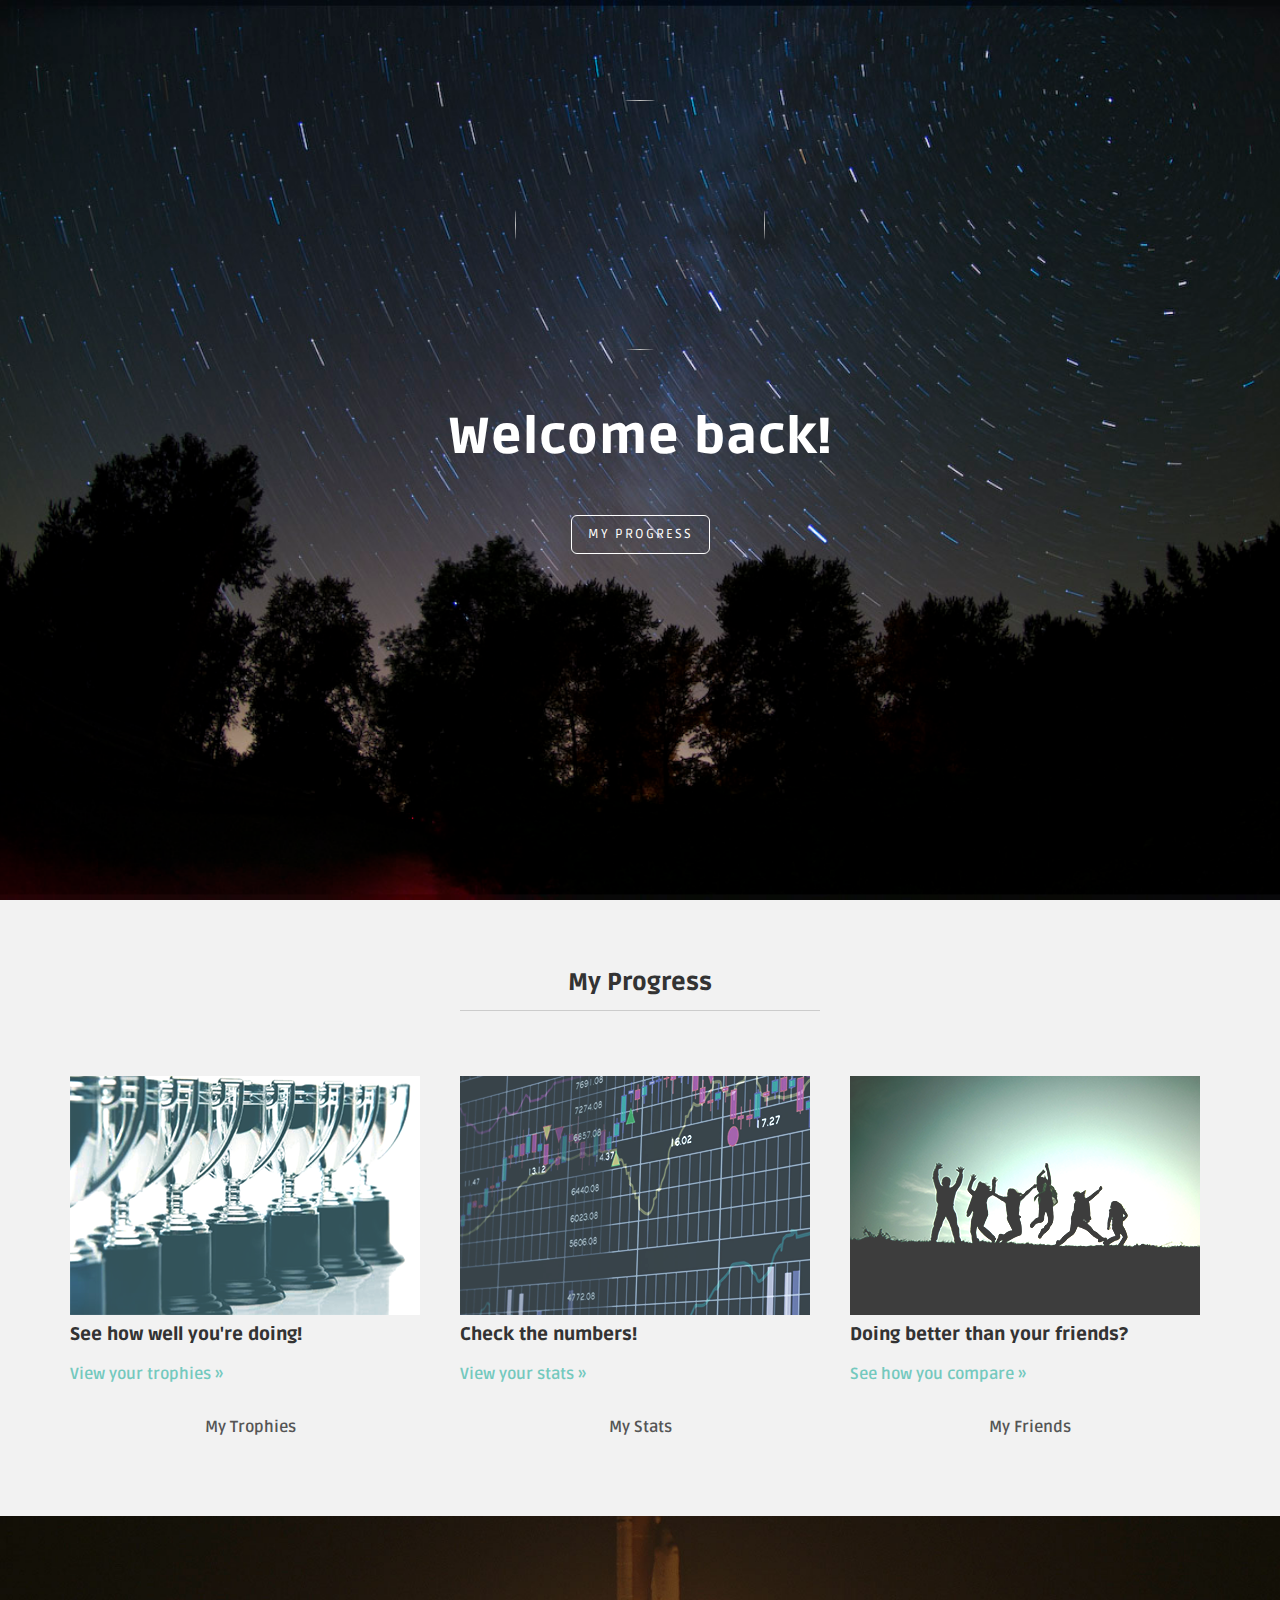
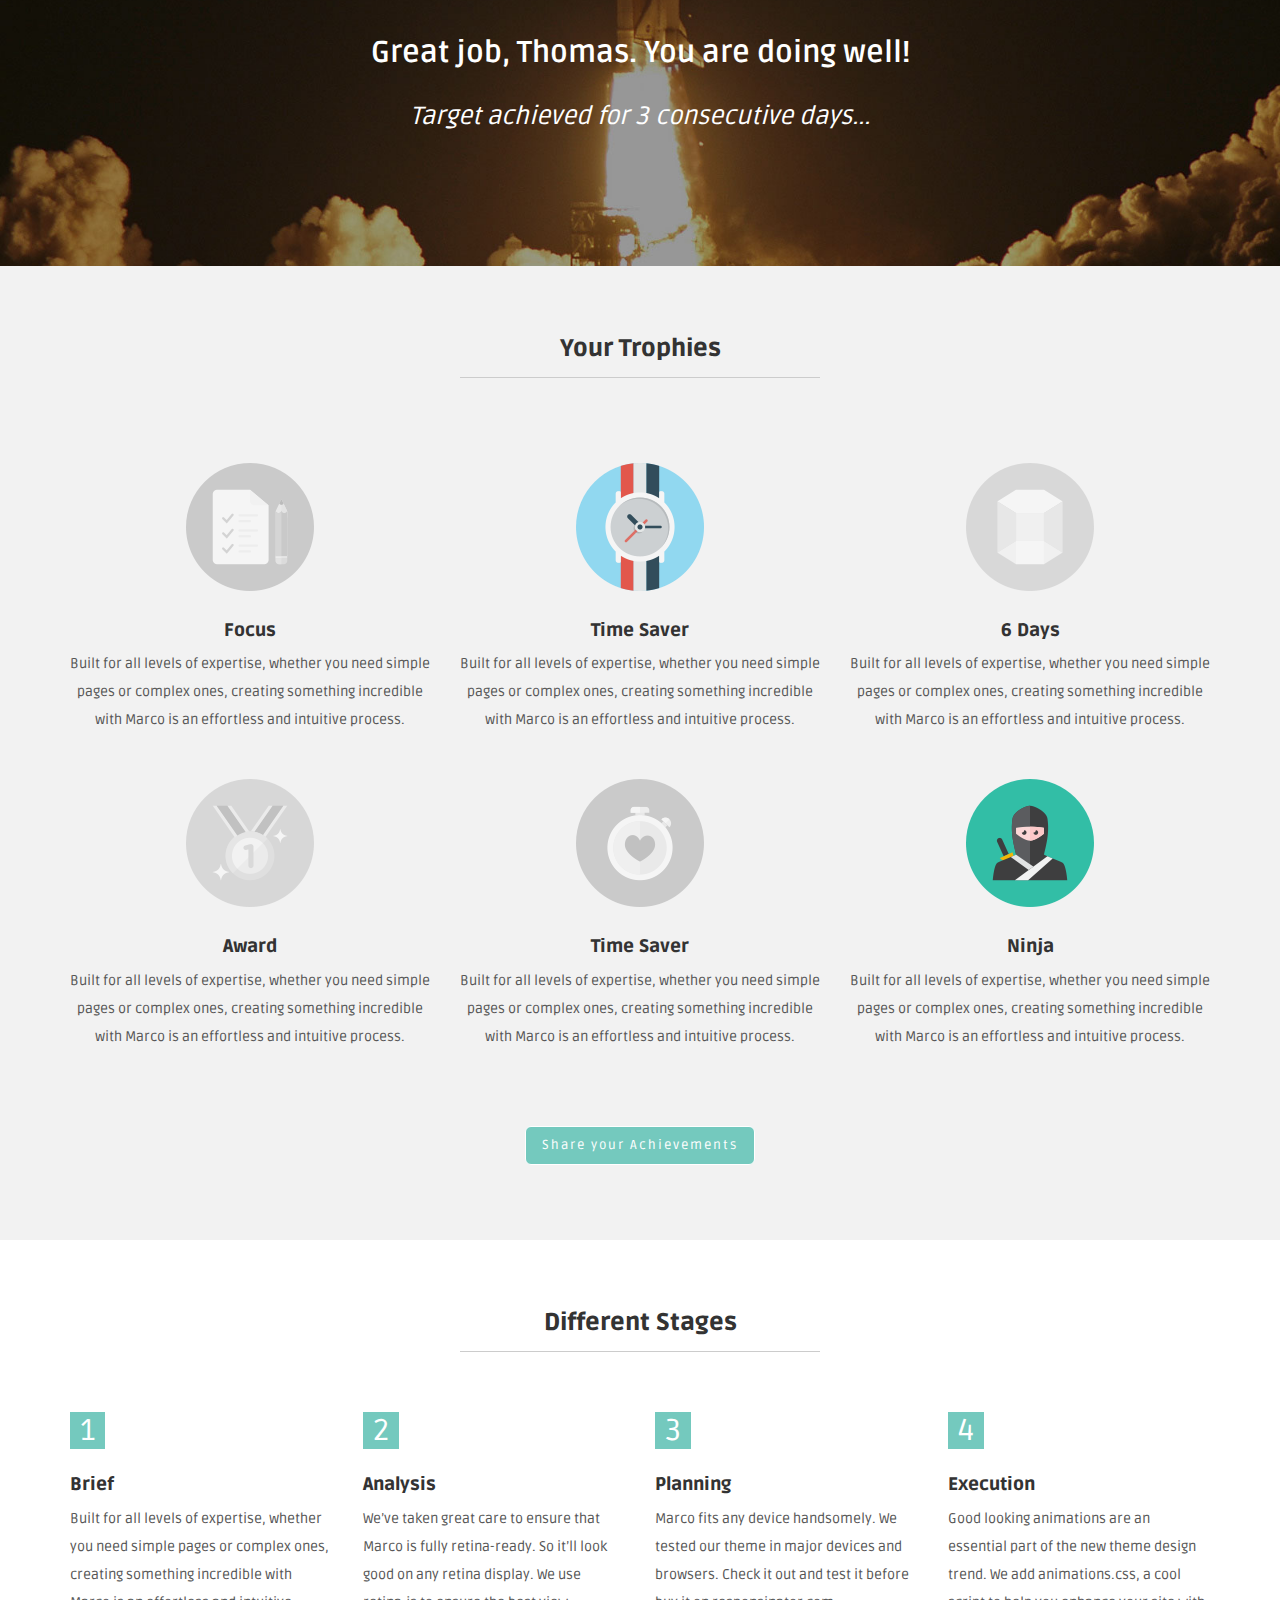
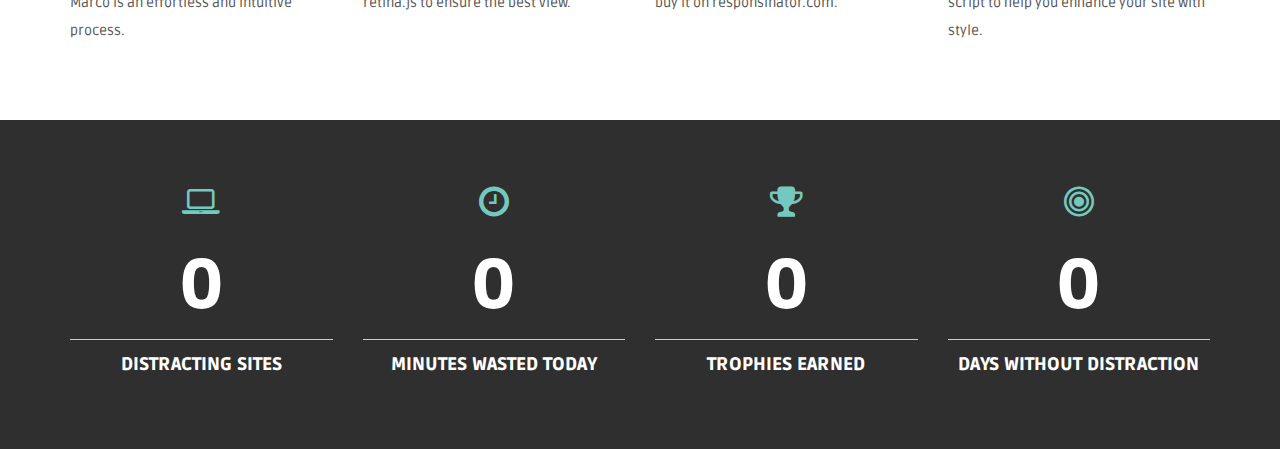
==== src/main/index.html @ 89cac695 "Add main gamification page" ====
<!DOCTYPE html>
<html lang="en">
  <head>
    <meta charset="utf-8">
    <meta http-equiv="X-UA-Compatible" content="IE=edge">
    <meta name="viewport" content="width=device-width, initial-scale=1.0">

    <title>Focus</title>

    <!-- Bootstrap core CSS -->
    <link href="assets/css/bootstrap.css" rel="stylesheet">

    <!-- Custom styles for this template -->
    <link href="assets/css/main.css" rel="stylesheet">
    <link href="assets/css/colors/color-74c9be.css" rel="stylesheet">
    <link href="assets/css/animations.css" rel="stylesheet">
    <link href="assets/css/font-awesome.min.css" rel="stylesheet">

  </head>

  <body>

    <!-- Header -->

    <div id="headerwrap">
    	<div class="container">
  			<div class="row centered">
  				<div class="col-lg-8 col-lg-offset-2 mt">
            <img id="userImage" height="250" width="250" class="img-circle fadeIn">
  					<h1 class="animation slideDown" id="userWelcome">Welcome back!</h1>
            <p class="mt"><button type="button" class="btn btn-cta btn-lg">MY PROGRESS</button></p>
  				</div>
  			</div>
    	</div>
    </div>

    <!-- My Progress -->

  	<div class="container">	

  		<div class="row mt centered ">
  			<div class="col-lg-4 col-lg-offset-4">
  				<h3>My Progress</h3>
  				<hr>
  			</div>
  		</div>

  		<div class="row mt">
  			<div class="col-lg-4 col-md-4 col-xs-12 desc">
  				<a class="b-link-fade b-animate-go" href="#"><img width="350" src="assets/img/trophies.png" alt="" />
  					<div class="b-wrapper">
  					  	<h4 class="b-from-left b-animate b-delay03">See how well you're doing!</h4>
  					  	<p class="b-from-right b-animate b-delay03">View your trophies &raquo;</p>
  					</div>
  				</a>
  				<p align="center">My Trophies</p>
  			</div>
  			
  			<div class="col-lg-4 col-md-4 col-xs-12 desc">
  				<a class="b-link-fade b-animate-go" href="#"><img width="350" src="assets/img/stats.png" alt="" />
  					<div class="b-wrapper">
  					  	<h4 class="b-from-left b-animate b-delay03">Check the numbers!</h4>
  					  	<p class="b-from-right b-animate b-delay03">View your stats &raquo;</p>
  					</div>
  				</a>
  				<p align="center">My Stats</p>
  			</div>
  			
  			<div class="col-lg-4 col-md-4 col-xs-12 desc">
  				<a class="b-link-fade b-animate-go" href="#"><img width="350" src="assets/img/friends.png" alt="" />
  					<div class="b-wrapper">
  					  	<h4 class="b-from-left b-animate b-delay03">Doing better than your friends?</h4>
  					  	<p class="b-from-right b-animate b-delay03">See how you compare &raquo;</p>
  					</div>
  				</a>
  				<p align="center">My Friends</p>
  			</div>
  			
  		</div>
  	</div>
	
    <!-- Sound Bite -->

    <div id="cta01">
    	<div class="container">
    		<div class="row">
    			<div class="col-lg-8 col-lg-offset-2">
    				<h2>Great job, Thomas. You are doing well!</h2>
    				<i>Target achieved for 3 consecutive days...</i>
    			</div>
    		</div>
    	</div>
    </div>

    <!-- My Trophies -->
    
  	<div class="container">
  		<div class="row mt centered ">
  			<div class="col-lg-4 col-lg-offset-4">
  				<h3>Your Trophies</h3>
  				<hr>
  			</div>
  		</div>

      <div class="row">

        <div class="col-lg-4 centered si gray">
          <img src="assets/img/trophies/focus.png">
          <h4>Focus</h4>
          <p>Built for all levels of expertise, whether you need simple pages or complex ones, creating something incredible with Marco is an effortless and intuitive process.</p>
        </div>
        <div class="col-lg-4 centered si awarded">
          <img src="assets/img/trophies/time.png">
          <h4>Time Saver</h4>
          <p>Built for all levels of expertise, whether you need simple pages or complex ones, creating something incredible with Marco is an effortless and intuitive process.</p>
        </div>
        <div class="col-lg-4 centered si gray">
          <img src="assets/img/trophies/6days.png">
          <h4>6 Days</h4>
          <p>Built for all levels of expertise, whether you need simple pages or complex ones, creating something incredible with Marco is an effortless and intuitive process.</p>
        </div>
        <div class="col-lg-4 centered si gray">
          <img src="assets/img/trophies/award.png">
          <h4>Award</h4>
          <p>Built for all levels of expertise, whether you need simple pages or complex ones, creating something incredible with Marco is an effortless and intuitive process.</p>
        </div>
        <div class="col-lg-4 centered si gray">
          <img src="assets/img/trophies/timesaver.png">
          <h4>Time Saver</h4>
          <p>Built for all levels of expertise, whether you need simple pages or complex ones, creating something incredible with Marco is an effortless and intuitive process.</p>
        </div>
        <div class="col-lg-4 centered si">
          <img src="assets/img/trophies/ninja.png">
          <h4>Ninja</h4>
          <p>Built for all levels of expertise, whether you need simple pages or complex ones, creating something incredible with Marco is an effortless and intuitive process.</p>
        </div>

      </div>

  		<div class="row mt centered">
  			<div class="col-lg-4 col-lg-offset-4">
      			<button type="button" class="btn btn-theme btn-lg">Share your Achievements</button>
  			</div>
  		</div>
  	</div>


    <!-- Different Stages -->
	 
    <div id="white">
	    <div class="container">
	    	<div class="row mt">
	    		<div class="col-lg-4 col-lg-offset-4 centered">
	    			<h3>Different Stages</h3>
	    			<hr>
	    		</div>
	    	</div>
	    	<div class="row mt">
	    		<div class="col-lg-3">
	    			<p class="capitalize">1</p>
	    			<h4>Brief</h4>
	    			<p>Built for all levels of expertise, whether you need simple pages or complex ones, creating something incredible with Marco is an effortless and intuitive process.</p>
	    		</div>
	    		<div class="col-lg-3">
	    			<p class="capitalize">2</p>
	    			<h4>Analysis</h4>
	    			<p>We’ve taken great care to ensure that Marco is fully retina-ready. So it’ll look good on any retina display. We use retina.js to ensure the best view.</p>
	    		</div>
	    		<div class="col-lg-3">
	    			<p class="capitalize">3</p>
	    			<h4>Planning</h4>
	    			<p>Marco fits any device handsomely. We tested our theme in major devices and browsers. Check it out and test it before buy it on responsinator.com.</p>
	    		</div>    	
	
	    		<div class="col-lg-3">
	    			<p class="capitalize">4</p>
	    			<h4>Execution</h4>
	    			<p>Good looking animations are an essential part of the new theme design trend. We add animations.css, a cool script to help you enhance your site with style.</p>
	    		</div>
	    	</div>
	    </div>
    </div>
    
	
    <!-- My Stats -->
	
  	<div id="black">
  		<div class="container pt">
  			<div class="row mt centered">
  				<div class="col-lg-3">
  					<p><i class="fa fa-laptop"></i></p>
  					<h1 id="statsSiteCount">0</h1>
  					<hr>
  					<h4>Distracting Sites</h4>
  				</div>

  				<div class="col-lg-3">
  					<p><i class="fa fa-clock-o"></i></p>
  					<h1>0</h1>
  					<hr>
  					<h4>Minutes Wasted Today</h4>
  				</div>

  				<div class="col-lg-3">
  					<p><i class="fa fa-trophy"></i></p>
  					<h1>0</h1>
  					<hr>
  					<h4>Trophies Earned</h4>
  				</div>

  				<div class="col-lg-3">
  					<p><i class="fa fa-bullseye"></i></p>
  					<h1>0</h1>
  					<hr>
  					<h4>Days Without Distraction</h4>
  				</div>

  			</div>
  		</div>
  	</div>

    <script src="assets/js/main.js"></script>

  </body>
</html>
---- src/main/assets/css/main.css ----
/*
 * Author: Carlos Alvarez
 * URL: http://alvarez.is
 *
 * Project Name: MARCO - One Page Bootstrap 3 Theme
 * Version: 1.0
 * URL: http://blacktie.co
 */
 
/* FONTS */
@import url(http://fonts.googleapis.com/css?family=Ruda:400,900,700);

/* OVERALL ASPECT */

body {
    background-color: #f2f2f2;
    font-family: 'Ruda', sans-serif;
    font-weight: 400;
    font-size: 14px;
    color: #555;

    -webkit-font-smoothing: antialiased;
    -webkit-overflow-scrolling: touch;
    
}

/* Titles */
h1, h2, h3, h4, h5, h6 {
    font-family: 'Ruda', sans-serif;
    font-weight: 900;
    color: #333;
}


/* Paragraph & Typographic */
p {
    line-height: 28px;
    margin-bottom: 25px;
}

.centered {
    text-align: center;
}

.goleft {
	text-align: left;
}

/* Links */
a {
    word-wrap: break-word;

    -webkit-transition: color 0.1s ease-in, background 0.1s ease-in;
    -moz-transition: color 0.1s ease-in, background 0.1s ease-in;
    -ms-transition: color 0.1s ease-in, background 0.1s ease-in;
    -o-transition: color 0.1s ease-in, background 0.1s ease-in;
    transition: color 0.1s ease-in, background 0.1s ease-in;
}

a:hover,
a:focus {
    color: #7b7b7b;
    text-decoration: none;
    outline: 0;
}

a:before,
a:after {
    -webkit-transition: color 0.1s ease-in, background 0.1s ease-in;
    -moz-transition: color 0.1s ease-in, background 0.1s ease-in;
    -ms-transition: color 0.1s ease-in, background 0.1s ease-in;
    -o-transition: color 0.1s ease-in, background 0.1s ease-in;
    transition: color 0.1s ease-in, background 0.1s ease-in;
}

 hr {
    display: block;
    height: 1px;
    border: 0;
    border-top: 1px solid #ccc;
    margin: 1em 0;
    padding: 0;
}

.navbar {
	font-size: 14px;
	background: #ffffff;
}

.navbar-fixed-top {
border-width: 0 0 0px;
border-bottom-width: 0px;
}
/* ================== BASIC CONFIGURATION ================== */

.spacing i {
	padding-left: 8px;
	padding-right: 8px
}
/* margin top & Bottom */
.mt {
	margin-top: 50px;
	margin-bottom: 50px;
}

/* Special Margin for Wrap sections */
.mts {
	margin-top: -20px;
}


/* service icons */

.si:hover {
	background-color: #ffffff;
}

.si img {
	padding: 20px;
}

.si.gray img {
  -webkit-filter: grayscale(100%);
  opacity: .3;
}

.si:hover.gray img {
  -webkit-filter: grayscale(80%);
}

/* Padding top & bottom */
.pt {
	padding-top: 15px;
	padding-bottom: 15px; 
}

/* Description Styling / Used in portfolio & Blog images footnotes */
.desc p {
	font-family: 'Ruda', sans-serif;
	font-size: 16px;
	font-weight: 700;
	margin-top: 15px;
}

.desc p > i {
	font-size: 16px;
	color: #979797;
}

.desc p > i:hover {
	font-size: 16px;
	color: #e74c3c;
	cursor: pointer;
}

.desc p.lead {
    font-family: 'Ruda', sans-serif;
    font-weight: 400;
    font-size: 14px;
    margin-top: -15px;
}

.desc p.time {
    font-family: 'Ruda', sans-serif;
    font-weight: 400;
    font-size: 12px;
    margin-top: 0px;
	color: #979797;
	text-align: right;
}

.desc p.time > i {
	font-size: 12px;
}


/* Dashed Separator */

hr-d {
    display: block;
    height: 1px;
    border: 0;
    border-top: 1px dashed #ccc;
    margin: 1em 0;
    padding: 0;
}


p.capitalize {
	display:block;
	text-align: left;
}

p.capitalize:first-letter {
	text-transform:capitalize; 
	font-size: 30px;
	font-family: 'Ruda', sans-serif;
	font-weight: 400;
	color:white; 
	padding-left:10px; 
	padding-right:10px; 
	margin-right:5px;
}


/* Button Call To Action */
.btn-cta {
  color: #ffffff;
  background-color: transparent;
  border-color: #ffffff;
  font-family: 'Ruda', sans-serif;
  font-size: 13px;
  letter-spacing: 2px;
  margin-bottom: 25px;
}

.btn-cta:hover,
.btn-cta:focus,
.btn-cta:active,
.btn-cta.active,
.open .dropdown-toggle.btn-cta {
  color: #2f2f2f;
  background-color: #ffffff;
  border-color: #2f2f2f;
}

/* Button Theme */
.btn-theme {
  color: #ffffff;
  background-color: transparent;
  border-color: #ffffff;
  font-family: 'Ruda', sans-serif;
  font-size: 13px;
  letter-spacing: 2px;
  margin-bottom: 25px;
}

.btn-theme:hover,
.btn-theme:focus,
.btn-theme:active,
.btn-theme.active,
.open .dropdown-toggle.btn-theme {
  color: #2f2f2f;
  background-color: #ffffff;
  border-color: #2f2f2f;
}

/* Button Yellow */
.btn-yellow {
  color: #2f2f2f;
  background-color: #ffd56c;
  border-color: #ffffff;
  font-family: 'Ruda', sans-serif;
  font-size: 13px;
  letter-spacing: 2px;
  margin-bottom: 25px;
}

.btn-yellow:hover,
.btn-yellow:focus,
.btn-yellow:active,
.btn-yellow.active,
.open .dropdown-toggle.btn-yellow {
  color: #2f2f2f;
  background-color: #fdc741;
  border-color: #ffffff;
}



/***** Testimonials Styling *****/
.testi-container {
	width:100%;
	margin-bottom:14px;
	padding: 5px 6px 3px 0px; 
	background-color:#fafafa;
	border: solid 1px #ddd;
	-webkit-border-radius: 5px;
	-moz-border-radius: 5px;
	border-radius: 5px;
	position:relative;
	float:left;
	z-index:998;
}

.testi-container:before {
	width: 25px;
	height: 17px;
	background:#fafafa;
	content: '';
	position: absolute;
	z-index:999;
	left:42px;
	bottom: 0px;
	margin-left: -7px;	
}
@media \0screen {.testi-container:before {background:none;}}

.testi-container:after {
	width: 17px;
	height: 17px;
	background:#fafafa;
	border:1px solid #ddd;
	-webkit-border-radius: 3px;
	-moz-border-radius: 3px;
	border-radius: 3px;
	content: '';
	position: absolute;
	z-index:888;
	left:45px;
	bottom: -5px;
	margin-left: -7px;
	transform:rotate(45deg);
	-ms-transform:rotate(45deg);
	-webkit-transform:rotate(45deg);
}
@media \0screen {.testi-container:after {background:none; border:none;}}

.testi-text {
	width:100%;
	float:left;
	margin:0px;
	padding:10px 14px 0px 14px;
	font-weight: 400;
}

/* ================== MAIN WRAP SECTIONS ================== */

#headerwrap {
	background: url(../img/bg01.jpg) no-repeat center top;
	margin-top: 0px;
	padding-top: 50px;
	background-attachment: relative;
	background-position: center center;
	min-height: 450px;
    height: 100vh;
	width: 100%;
	
    -webkit-background-size: 100%;
    -moz-background-size: 100%;
    -o-background-size: 100%;
    background-size: 100%;

    -webkit-background-size: cover;
    -moz-background-size: cover;
    -o-background-size: cover;
    background-size: cover;
}

#headerwrap h1 {
	margin-top: 60px;
	color: white;
	font-size: 50px;
	font-weight: 900;
	letter-spacing: 1px;
	visibility: hidden;
}

#headerwrap h2 {
	color: white;
	visibility: hidden;

}

#headerwrap .img-responsive {
	margin: 0 auto;
}




/* Footer Wrap */

#f {
	background-color: #1b1b1b;
	padding-top: 40px;
	padding-bottom: 40px;
}

#f p {
	color: white;
}

#f h4 {
	color: white;
}

/* Color Wraps */
#white {
	margin-top: 0px;
	background-color: #ffffff;
	min-height: 300px;
	width: 100%;
}

#grey {
	margin-top: 0px;
	background-color: #f7f7f7;
	min-height: 300px;
	width: 100%;	
}

#black {
	margin-top: 0px;
	background-color: #2f2f2f;
	min-height: 300px;
	width: 100%;	
}

#black h3 {
	color: white;
}

#black h4 {
	color: white;
	text-transform: uppercase
}

#black p {
	color: white;
	font-size: 16px;
	font-weight: 400;
}

#black i {
	font-size: 35px;
}

#black h1 {
	color: white;
	font-size: 70px;
}

/* Map Wrap*/

#map {
	width: 100%;
	height: 400px;
}

#map-contact {
	width: 100%;
	height: 650px;
}

/* ================== CALL TO ACTION WRAP SECTIONS & HELPERS ================== */
#cta01 {
	background: url(../img/cta01.jpg) no-repeat center top;
	margin-top: 0px;
	padding-top:100px;
	text-align:center;
	background-attachment: relative;
	background-position: center center;
	min-height: 350px;
	width: 100%;
	
    -webkit-background-size: 100%;
    -moz-background-size: 100%;
    -o-background-size: 100%;
    background-size: 100%;

    -webkit-background-size: cover;
    -moz-background-size: cover;
    -o-background-size: cover;
    background-size: cover;
}

#cta01 h1 {
	color: white;
	font-weight: 700;
	margin-bottom: 25px;
	font-size: 60px;
}

#cta01 h2 {
	color: white;
	font-weight: 700;
	margin-bottom: 30px;
}

#cta01 i {
	color: white;
	font-size: 25px;
}


#cta02 {
	background: url(../img/cta02.jpg) no-repeat center top;
	margin-top: 0px;
	padding-top:100px;
	text-align:center;
	background-attachment: relative;
	background-position: center center;
	min-height: 350px;
	width: 100%;
	
    -webkit-background-size: 100%;
    -moz-background-size: 100%;
    -o-background-size: 100%;
    background-size: 100%;

    -webkit-background-size: cover;
    -moz-background-size: cover;
    -o-background-size: cover;
    background-size: cover;
}

#cta02 h2 {
	color: white;
	font-weight: 700;
	margin-bottom: 25px;
}


#cta03 {
	background: url(../img/cta01.jpg) no-repeat center top;
	margin-top: 0px;
	padding-top:50px;
	text-align:center;
	background-attachment: relative;
	background-position: center center;
	min-height: 450px;
	width: 100%;
	
    -webkit-background-size: 100%;
    -moz-background-size: 100%;
    -o-background-size: 100%;
    background-size: 100%;

    -webkit-background-size: cover;
    -moz-background-size: cover;
    -o-background-size: cover;
    background-size: cover;
}


#cta03 h2 {
	color: white;
	font-weight: 700;
	margin-bottom: 50px;
}

#cta03 i {
	color: white;
	font-size: 45px;
}

#cta03 p {
	color: white;
	font-size: 16px;
}

#cta-bar {
	background: #2f2f2f;
	color: white;
	padding-top: 40px;
	padding-bottom: 40px;
	
    -webkit-transition: color 0.3s ease-in, background 0.3s ease-in;
    -moz-transition: color 0.3s ease-in, background 0.3s ease-in;
    -ms-transition: color 0.3s ease-in, background 0.3s ease-in;
    -o-transition: color 0.3s ease-in, background 0.3s ease-in;
    transition: color 0.3s ease-in, background 0.3s ease-in;
}

#cta-bar:before,
#cta-bar:after {
    -webkit-transition: color 0.2s ease-in, background 0.2s ease-in;
    -moz-transition: color 0.2s ease-in, background 0.2s ease-in;
    -ms-transition: color 0.2s ease-in, background 0.2s ease-in;
    -o-transition: color 0.2s ease-in, background 0.2s ease-in;
    transition: color 0.2s ease-in, background 0.2s ease-in;
    
    cursor: pointer;
}

#cta-bar h4 {
	color: white;
	font-weight: 400;
}


@media (max-width: 600px) { 

#headerwrap h1 {
	font-size: 35px;
}

#cta03 {
	background: #2d2d2d;
	}	
	
#wv {
	height: 350px;
}
	
}
---- src/main/assets/css/colors/color-74c9be.css ----
/*
 * Author: Carlos Alvarez
 * URL: http://alvarez.is
 *
 * Project Name: MARCO - One Page Bootstrap 3 Theme
 * Version: 1.0
 * URL: http://blacktie.co
 */
 
/* COLOR CONF */


/* Links */
a {
    color: #74c9be;
}

.si i {
	color: #74c9be;
}


.navbar-default .navbar-nav > .active > a, .navbar-default .navbar-nav > .active > a:hover, .navbar-default .navbar-nav > .active > a:focus {
color: #ffffff;
background-color: #74c9be;
}

.navbar-default .navbar-nav > li > a:hover {
color: #74c9be;
}

.btn-theme {
  background-color: #74c9be;
}

.tabbable .nav-stacked > li:active, li:focus, li.active h4 {
	color: #74c9be;
}

#cta-bar:hover {
	background: #74c9be;	
}

p.capitalize:first-letter {
	background: #74c9be; 
}

.team-info {
  background: #74c9be;
}

#black i {
	color: #74c9be;
}

.progress-bar-theme {
  background-color: #74c9be;
}

.team-stat i {
	color: #74c9be;
}

.pricing-table-plan {
	border-top: 4px solid #74c9be;
}

.blog-post blockquote {
  border-left: 4px solid #74c9be;
}
---- src/main/assets/css/animations.css ----
/*
==============================================
CSS3 ANIMATION CHEAT SHEET
==============================================

Made by Justin Aguilar

www.justinaguilar.com/animations/

Questions, comments, concerns, love letters:
justin@justinaguilar.com
==============================================
*/

/*
==============================================
slideDown
==============================================
*/


.slideDown{
	animation-name: slideDown;
	-webkit-animation-name: slideDown;	

	animation-duration: 1s;	
	-webkit-animation-duration: 1s;

	animation-timing-function: ease;	
	-webkit-animation-timing-function: ease;	

	visibility: visible !important;						
}

@keyframes slideDown {
	0% {
		transform: translateY(-100%);
	}
	50%{
		transform: translateY(8%);
	}
	65%{
		transform: translateY(-4%);
	}
	80%{
		transform: translateY(4%);
	}
	95%{
		transform: translateY(-2%);
	}			
	100% {
		transform: translateY(0%);
	}		
}

@-webkit-keyframes slideDown {
	0% {
		-webkit-transform: translateY(-100%);
	}
	50%{
		-webkit-transform: translateY(8%);
	}
	65%{
		-webkit-transform: translateY(-4%);
	}
	80%{
		-webkit-transform: translateY(4%);
	}
	95%{
		-webkit-transform: translateY(-2%);
	}			
	100% {
		-webkit-transform: translateY(0%);
	}	
}

/*
==============================================
slideUp
==============================================
*/


.slideUp{
	animation-name: slideUp;
	-webkit-animation-name: slideUp;	

	animation-duration: 1s;	
	-webkit-animation-duration: 1s;

	animation-timing-function: ease;	
	-webkit-animation-timing-function: ease;

	visibility: visible !important;			
}

@keyframes slideUp {
	0% {
		transform: translateY(100%);
	}
	50%{
		transform: translateY(-8%);
	}
	65%{
		transform: translateY(4%);
	}
	80%{
		transform: translateY(-4%);
	}
	95%{
		transform: translateY(2%);
	}			
	100% {
		transform: translateY(0%);
	}	
}

@-webkit-keyframes slideUp {
	0% {
		-webkit-transform: translateY(100%);
	}
	50%{
		-webkit-transform: translateY(-8%);
	}
	65%{
		-webkit-transform: translateY(4%);
	}
	80%{
		-webkit-transform: translateY(-4%);
	}
	95%{
		-webkit-transform: translateY(2%);
	}			
	100% {
		-webkit-transform: translateY(0%);
	}	
}

/*
==============================================
slideLeft
==============================================
*/


.slideLeft{
	animation-name: slideLeft;
	-webkit-animation-name: slideLeft;	

	animation-duration: 1s;	
	-webkit-animation-duration: 1s;

	animation-timing-function: ease-in-out;	
	-webkit-animation-timing-function: ease-in-out;		

	visibility: visible !important;	
}

@keyframes slideLeft {
	0% {
		transform: translateX(150%);
	}
	50%{
		transform: translateX(-8%);
	}
	65%{
		transform: translateX(4%);
	}
	80%{
		transform: translateX(-4%);
	}
	95%{
		transform: translateX(2%);
	}			
	100% {
		transform: translateX(0%);
	}
}

@-webkit-keyframes slideLeft {
	0% {
		-webkit-transform: translateX(150%);
	}
	50%{
		-webkit-transform: translateX(-8%);
	}
	65%{
		-webkit-transform: translateX(4%);
	}
	80%{
		-webkit-transform: translateX(-4%);
	}
	95%{
		-webkit-transform: translateX(2%);
	}			
	100% {
		-webkit-transform: translateX(0%);
	}
}

/*
==============================================
slideRight
==============================================
*/


.slideRight{
	animation-name: slideRight;
	-webkit-animation-name: slideRight;	

	animation-duration: 1s;	
	-webkit-animation-duration: 1s;

	animation-timing-function: ease-in-out;	
	-webkit-animation-timing-function: ease-in-out;		

	visibility: visible !important;	
}

@keyframes slideRight {
	0% {
		transform: translateX(-150%);
	}
	50%{
		transform: translateX(8%);
	}
	65%{
		transform: translateX(-4%);
	}
	80%{
		transform: translateX(4%);
	}
	95%{
		transform: translateX(-2%);
	}			
	100% {
		transform: translateX(0%);
	}	
}

@-webkit-keyframes slideRight {
	0% {
		-webkit-transform: translateX(-150%);
	}
	50%{
		-webkit-transform: translateX(8%);
	}
	65%{
		-webkit-transform: translateX(-4%);
	}
	80%{
		-webkit-transform: translateX(4%);
	}
	95%{
		-webkit-transform: translateX(-2%);
	}			
	100% {
		-webkit-transform: translateX(0%);
	}
}

/*
==============================================
slideExpandUp
==============================================
*/


.slideExpandUp{
	animation-name: slideExpandUp;
	-webkit-animation-name: slideExpandUp;	

	animation-duration: 1.6s;	
	-webkit-animation-duration: 1.6s;

	animation-timing-function: ease-out;	
	-webkit-animation-timing-function: ease -out;

	visibility: visible !important;	
}

@keyframes slideExpandUp {
	0% {
		transform: translateY(100%) scaleX(0.5);
	}
	30%{
		transform: translateY(-8%) scaleX(0.5);
	}	
	40%{
		transform: translateY(2%) scaleX(0.5);
	}
	50%{
		transform: translateY(0%) scaleX(1.1);
	}
	60%{
		transform: translateY(0%) scaleX(0.9);		
	}
	70% {
		transform: translateY(0%) scaleX(1.05);
	}			
	80%{
		transform: translateY(0%) scaleX(0.95);		
	}
	90% {
		transform: translateY(0%) scaleX(1.02);
	}	
	100%{
		transform: translateY(0%) scaleX(1);		
	}
}

@-webkit-keyframes slideExpandUp {
	0% {
		-webkit-transform: translateY(100%) scaleX(0.5);
	}
	30%{
		-webkit-transform: translateY(-8%) scaleX(0.5);
	}	
	40%{
		-webkit-transform: translateY(2%) scaleX(0.5);
	}
	50%{
		-webkit-transform: translateY(0%) scaleX(1.1);
	}
	60%{
		-webkit-transform: translateY(0%) scaleX(0.9);		
	}
	70% {
		-webkit-transform: translateY(0%) scaleX(1.05);
	}			
	80%{
		-webkit-transform: translateY(0%) scaleX(0.95);		
	}
	90% {
		-webkit-transform: translateY(0%) scaleX(1.02);
	}	
	100%{
		-webkit-transform: translateY(0%) scaleX(1);		
	}
}

/*
==============================================
expandUp
==============================================
*/


.expandUp{
	animation-name: expandUp;
	-webkit-animation-name: expandUp;	

	animation-duration: 0.7s;	
	-webkit-animation-duration: 0.7s;

	animation-timing-function: ease;	
	-webkit-animation-timing-function: ease;		

	visibility: visible !important;	
}

@keyframes expandUp {
	0% {
		transform: translateY(100%) scale(0.6) scaleY(0.5);
	}
	60%{
		transform: translateY(-7%) scaleY(1.12);
	}
	75%{
		transform: translateY(3%);
	}	
	100% {
		transform: translateY(0%) scale(1) scaleY(1);
	}	
}

@-webkit-keyframes expandUp {
	0% {
		-webkit-transform: translateY(100%) scale(0.6) scaleY(0.5);
	}
	60%{
		-webkit-transform: translateY(-7%) scaleY(1.12);
	}
	75%{
		-webkit-transform: translateY(3%);
	}	
	100% {
		-webkit-transform: translateY(0%) scale(1) scaleY(1);
	}	
}

/*
==============================================
fadeIn
==============================================
*/

.fadeIn{
	animation-name: fadeIn;
	-webkit-animation-name: fadeIn;	

	animation-duration: 1.5s;	
	-webkit-animation-duration: 1.5s;

	animation-timing-function: ease-in-out;	
	-webkit-animation-timing-function: ease-in-out;		

	visibility: visible !important;	
}

@keyframes fadeIn {
	0% {
		transform: scale(0);
		opacity: 0.0;		
	}
	60% {
		transform: scale(1.1);	
	}
	80% {
		transform: scale(0.9);
		opacity: 1;	
	}	
	100% {
		transform: scale(1);
		opacity: 1;	
	}		
}

@-webkit-keyframes fadeIn {
	0% {
		-webkit-transform: scale(0);
		opacity: 0.0;		
	}
	60% {
		-webkit-transform: scale(1.1);
	}
	80% {
		-webkit-transform: scale(0.9);
		opacity: 1;	
	}	
	100% {
		-webkit-transform: scale(1);
		opacity: 1;	
	}		
}

/*
==============================================
expandOpen
==============================================
*/


.expandOpen{
	animation-name: expandOpen;
	-webkit-animation-name: expandOpen;	

	animation-duration: 1.2s;	
	-webkit-animation-duration: 1.2s;

	animation-timing-function: ease-out;	
	-webkit-animation-timing-function: ease-out;	

	visibility: visible !important;	
}

@keyframes expandOpen {
	0% {
		transform: scale(1.8);		
	}
	50% {
		transform: scale(0.95);
	}	
	80% {
		transform: scale(1.05);
	}
	90% {
		transform: scale(0.98);
	}	
	100% {
		transform: scale(1);
	}			
}

@-webkit-keyframes expandOpen {
	0% {
		-webkit-transform: scale(1.8);		
	}
	50% {
		-webkit-transform: scale(0.95);
	}	
	80% {
		-webkit-transform: scale(1.05);
	}
	90% {
		-webkit-transform: scale(0.98);
	}	
	100% {
		-webkit-transform: scale(1);
	}					
}

/*
==============================================
bigEntrance
==============================================
*/


.bigEntrance{
	animation-name: bigEntrance;
	-webkit-animation-name: bigEntrance;	

	animation-duration: 1.6s;	
	-webkit-animation-duration: 1.6s;

	animation-timing-function: ease-out;	
	-webkit-animation-timing-function: ease-out;	

	visibility: visible !important;			
}

@keyframes bigEntrance {
	0% {
		transform: scale(0.3) rotate(6deg) translateX(-30%) translateY(30%);
		opacity: 0.2;
	}
	30% {
		transform: scale(1.03) rotate(-2deg) translateX(2%) translateY(-2%);		
		opacity: 1;
	}
	45% {
		transform: scale(0.98) rotate(1deg) translateX(0%) translateY(0%);
		opacity: 1;
	}
	60% {
		transform: scale(1.01) rotate(-1deg) translateX(0%) translateY(0%);		
		opacity: 1;
	}	
	75% {
		transform: scale(0.99) rotate(1deg) translateX(0%) translateY(0%);
		opacity: 1;
	}
	90% {
		transform: scale(1.01) rotate(0deg) translateX(0%) translateY(0%);		
		opacity: 1;
	}	
	100% {
		transform: scale(1) rotate(0deg) translateX(0%) translateY(0%);
		opacity: 1;
	}		
}

@-webkit-keyframes bigEntrance {
	0% {
		-webkit-transform: scale(0.3) rotate(6deg) translateX(-30%) translateY(30%);
		opacity: 0.2;
	}
	30% {
		-webkit-transform: scale(1.03) rotate(-2deg) translateX(2%) translateY(-2%);		
		opacity: 1;
	}
	45% {
		-webkit-transform: scale(0.98) rotate(1deg) translateX(0%) translateY(0%);
		opacity: 1;
	}
	60% {
		-webkit-transform: scale(1.01) rotate(-1deg) translateX(0%) translateY(0%);		
		opacity: 1;
	}	
	75% {
		-webkit-transform: scale(0.99) rotate(1deg) translateX(0%) translateY(0%);
		opacity: 1;
	}
	90% {
		-webkit-transform: scale(1.01) rotate(0deg) translateX(0%) translateY(0%);		
		opacity: 1;
	}	
	100% {
		-webkit-transform: scale(1) rotate(0deg) translateX(0%) translateY(0%);
		opacity: 1;
	}				
}

/*
==============================================
hatch
==============================================
*/

.hatch{
	animation-name: hatch;
	-webkit-animation-name: hatch;	

	animation-duration: 2s;	
	-webkit-animation-duration: 2s;

	animation-timing-function: ease-in-out;	
	-webkit-animation-timing-function: ease-in-out;

	transform-origin: 50% 100%;
	-ms-transform-origin: 50% 100%;
	-webkit-transform-origin: 50% 100%; 

	visibility: visible !important;		
}

@keyframes hatch {
	0% {
		transform: rotate(0deg) scaleY(0.6);
	}
	20% {
		transform: rotate(-2deg) scaleY(1.05);
	}
	35% {
		transform: rotate(2deg) scaleY(1);
	}
	50% {
		transform: rotate(-2deg);
	}	
	65% {
		transform: rotate(1deg);
	}	
	80% {
		transform: rotate(-1deg);
	}		
	100% {
		transform: rotate(0deg);
	}									
}

@-webkit-keyframes hatch {
	0% {
		-webkit-transform: rotate(0deg) scaleY(0.6);
	}
	20% {
		-webkit-transform: rotate(-2deg) scaleY(1.05);
	}
	35% {
		-webkit-transform: rotate(2deg) scaleY(1);
	}
	50% {
		-webkit-transform: rotate(-2deg);
	}	
	65% {
		-webkit-transform: rotate(1deg);
	}	
	80% {
		-webkit-transform: rotate(-1deg);
	}		
	100% {
		-webkit-transform: rotate(0deg);
	}		
}


/*
==============================================
bounce
==============================================
*/


.bounce{
	animation-name: bounce;
	-webkit-animation-name: bounce;	

	animation-duration: 1.6s;	
	-webkit-animation-duration: 1.6s;

	animation-timing-function: ease;	
	-webkit-animation-timing-function: ease;	
	
	transform-origin: 50% 100%;
	-ms-transform-origin: 50% 100%;
	-webkit-transform-origin: 50% 100%; 	
}

@keyframes bounce {
	0% {
		transform: translateY(0%) scaleY(0.6);
	}
	60%{
		transform: translateY(-100%) scaleY(1.1);
	}
	70%{
		transform: translateY(0%) scaleY(0.95) scaleX(1.05);
	}
	80%{
		transform: translateY(0%) scaleY(1.05) scaleX(1);
	}	
	90%{
		transform: translateY(0%) scaleY(0.95) scaleX(1);
	}				
	100%{
		transform: translateY(0%) scaleY(1) scaleX(1);
	}	
}

@-webkit-keyframes bounce {
	0% {
		-webkit-transform: translateY(0%) scaleY(0.6);
	}
	60%{
		-webkit-transform: translateY(-100%) scaleY(1.1);
	}
	70%{
		-webkit-transform: translateY(0%) scaleY(0.95) scaleX(1.05);
	}
	80%{
		-webkit-transform: translateY(0%) scaleY(1.05) scaleX(1);
	}	
	90%{
		-webkit-transform: translateY(0%) scaleY(0.95) scaleX(1);
	}				
	100%{
		-webkit-transform: translateY(0%) scaleY(1) scaleX(1);
	}		
}


/*
==============================================
pulse
==============================================
*/

.pulse{
	animation-name: pulse;
	-webkit-animation-name: pulse;	

	animation-duration: 1.5s;	
	-webkit-animation-duration: 1.5s;

	animation-iteration-count: infinite;
	-webkit-animation-iteration-count: infinite;
}

@keyframes pulse {
	0% {
		transform: scale(0.9);
		opacity: 0.7;		
	}
	50% {
		transform: scale(1);
		opacity: 1;	
	}	
	100% {
		transform: scale(0.9);
		opacity: 0.7;	
	}			
}

@-webkit-keyframes pulse {
	0% {
		-webkit-transform: scale(0.95);
		opacity: 0.7;		
	}
	50% {
		-webkit-transform: scale(1);
		opacity: 1;	
	}	
	100% {
		-webkit-transform: scale(0.95);
		opacity: 0.7;	
	}			
}

/*
==============================================
floating
==============================================
*/

.floating{
	animation-name: floating;
	-webkit-animation-name: floating;

	animation-duration: 1.5s;	
	-webkit-animation-duration: 1.5s;

	animation-iteration-count: infinite;
	-webkit-animation-iteration-count: infinite;
}

@keyframes floating {
	0% {
		transform: translateY(0%);	
	}
	50% {
		transform: translateY(8%);	
	}	
	100% {
		transform: translateY(0%);
	}			
}

@-webkit-keyframes floating {
	0% {
		-webkit-transform: translateY(0%);	
	}
	50% {
		-webkit-transform: translateY(8%);	
	}	
	100% {
		-webkit-transform: translateY(0%);
	}			
}

/*
==============================================
tossing
==============================================
*/

.tossing{
	animation-name: tossing;
	-webkit-animation-name: tossing;	

	animation-duration: 2.5s;	
	-webkit-animation-duration: 2.5s;

	animation-iteration-count: infinite;
	-webkit-animation-iteration-count: infinite;
}

@keyframes tossing {
	0% {
		transform: rotate(-4deg);	
	}
	50% {
		transform: rotate(4deg);
	}
	100% {
		transform: rotate(-4deg);	
	}						
}

@-webkit-keyframes tossing {
	0% {
		-webkit-transform: rotate(-4deg);	
	}
	50% {
		-webkit-transform: rotate(4deg);
	}
	100% {
		-webkit-transform: rotate(-4deg);	
	}				
}

/*
==============================================
pullUp
==============================================
*/

.pullUp{
	animation-name: pullUp;
	-webkit-animation-name: pullUp;	

	animation-duration: 1.1s;	
	-webkit-animation-duration: 1.1s;

	animation-timing-function: ease-out;	
	-webkit-animation-timing-function: ease-out;	

	transform-origin: 50% 100%;
	-ms-transform-origin: 50% 100%;
	-webkit-transform-origin: 50% 100%; 		
}

@keyframes pullUp {
	0% {
		transform: scaleY(0.1);
	}
	40% {
		transform: scaleY(1.02);
	}
	60% {
		transform: scaleY(0.98);
	}
	80% {
		transform: scaleY(1.01);
	}
	100% {
		transform: scaleY(0.98);
	}				
	80% {
		transform: scaleY(1.01);
	}
	100% {
		transform: scaleY(1);
	}							
}

@-webkit-keyframes pullUp {
	0% {
		-webkit-transform: scaleY(0.1);
	}
	40% {
		-webkit-transform: scaleY(1.02);
	}
	60% {
		-webkit-transform: scaleY(0.98);
	}
	80% {
		-webkit-transform: scaleY(1.01);
	}
	100% {
		-webkit-transform: scaleY(0.98);
	}				
	80% {
		-webkit-transform: scaleY(1.01);
	}
	100% {
		-webkit-transform: scaleY(1);
	}		
}

/*
==============================================
pullDown
==============================================
*/

.pullDown{
	animation-name: pullDown;
	-webkit-animation-name: pullDown;	

	animation-duration: 1.1s;	
	-webkit-animation-duration: 1.1s;

	animation-timing-function: ease-out;	
	-webkit-animation-timing-function: ease-out;	

	transform-origin: 50% 0%;
	-ms-transform-origin: 50% 0%;
	-webkit-transform-origin: 50% 0%; 		
}

@keyframes pullDown {
	0% {
		transform: scaleY(0.1);
	}
	40% {
		transform: scaleY(1.02);
	}
	60% {
		transform: scaleY(0.98);
	}
	80% {
		transform: scaleY(1.01);
	}
	100% {
		transform: scaleY(0.98);
	}				
	80% {
		transform: scaleY(1.01);
	}
	100% {
		transform: scaleY(1);
	}							
}

@-webkit-keyframes pullDown {
	0% {
		-webkit-transform: scaleY(0.1);
	}
	40% {
		-webkit-transform: scaleY(1.02);
	}
	60% {
		-webkit-transform: scaleY(0.98);
	}
	80% {
		-webkit-transform: scaleY(1.01);
	}
	100% {
		-webkit-transform: scaleY(0.98);
	}				
	80% {
		-webkit-transform: scaleY(1.01);
	}
	100% {
		-webkit-transform: scaleY(1);
	}		
}

/*
==============================================
stretchLeft
==============================================
*/

.stretchLeft{
	animation-name: stretchLeft;
	-webkit-animation-name: stretchLeft;	

	animation-duration: 1.5s;	
	-webkit-animation-duration: 1.5s;

	animation-timing-function: ease-out;	
	-webkit-animation-timing-function: ease-out;	

	transform-origin: 100% 0%;
	-ms-transform-origin: 100% 0%;
	-webkit-transform-origin: 100% 0%; 
}

@keyframes stretchLeft {
	0% {
		transform: scaleX(0.3);
	}
	40% {
		transform: scaleX(1.02);
	}
	60% {
		transform: scaleX(0.98);
	}
	80% {
		transform: scaleX(1.01);
	}
	100% {
		transform: scaleX(0.98);
	}				
	80% {
		transform: scaleX(1.01);
	}
	100% {
		transform: scaleX(1);
	}							
}

@-webkit-keyframes stretchLeft {
	0% {
		-webkit-transform: scaleX(0.3);
	}
	40% {
		-webkit-transform: scaleX(1.02);
	}
	60% {
		-webkit-transform: scaleX(0.98);
	}
	80% {
		-webkit-transform: scaleX(1.01);
	}
	100% {
		-webkit-transform: scaleX(0.98);
	}				
	80% {
		-webkit-transform: scaleX(1.01);
	}
	100% {
		-webkit-transform: scaleX(1);
	}		
}

/*
==============================================
stretchRight
==============================================
*/

.stretchRight{
	animation-name: stretchRight;
	-webkit-animation-name: stretchRight;	

	animation-duration: 1.5s;	
	-webkit-animation-duration: 1.5s;

	animation-timing-function: ease-out;	
	-webkit-animation-timing-function: ease-out;	

	transform-origin: 0% 0%;
	-ms-transform-origin: 0% 0%;
	-webkit-transform-origin: 0% 0%; 		
}

@keyframes stretchRight {
	0% {
		transform: scaleX(0.3);
	}
	40% {
		transform: scaleX(1.02);
	}
	60% {
		transform: scaleX(0.98);
	}
	80% {
		transform: scaleX(1.01);
	}
	100% {
		transform: scaleX(0.98);
	}				
	80% {
		transform: scaleX(1.01);
	}
	100% {
		transform: scaleX(1);
	}							
}

@-webkit-keyframes stretchRight {
	0% {
		-webkit-transform: scaleX(0.3);
	}
	40% {
		-webkit-transform: scaleX(1.02);
	}
	60% {
		-webkit-transform: scaleX(0.98);
	}
	80% {
		-webkit-transform: scaleX(1.01);
	}
	100% {
		-webkit-transform: scaleX(0.98);
	}				
	80% {
		-webkit-transform: scaleX(1.01);
	}
	100% {
		-webkit-transform: scaleX(1);
	}		
}
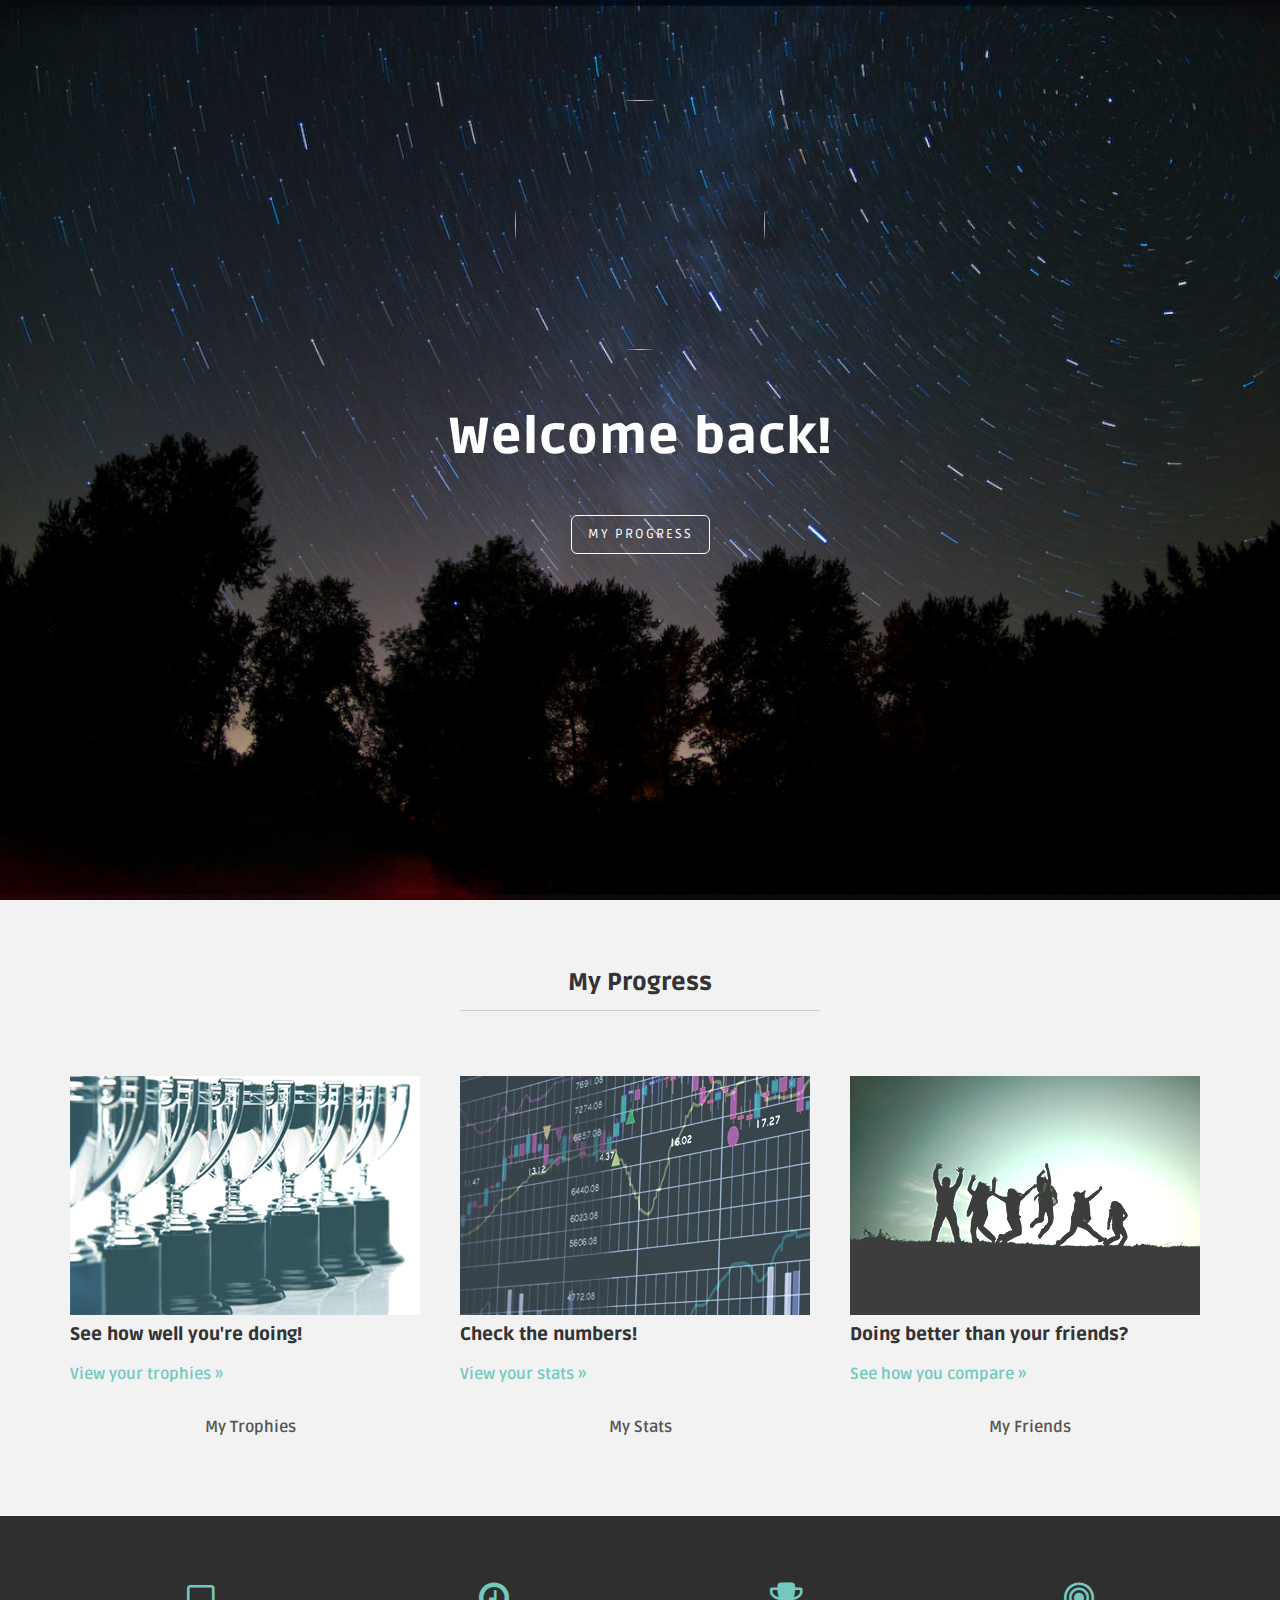
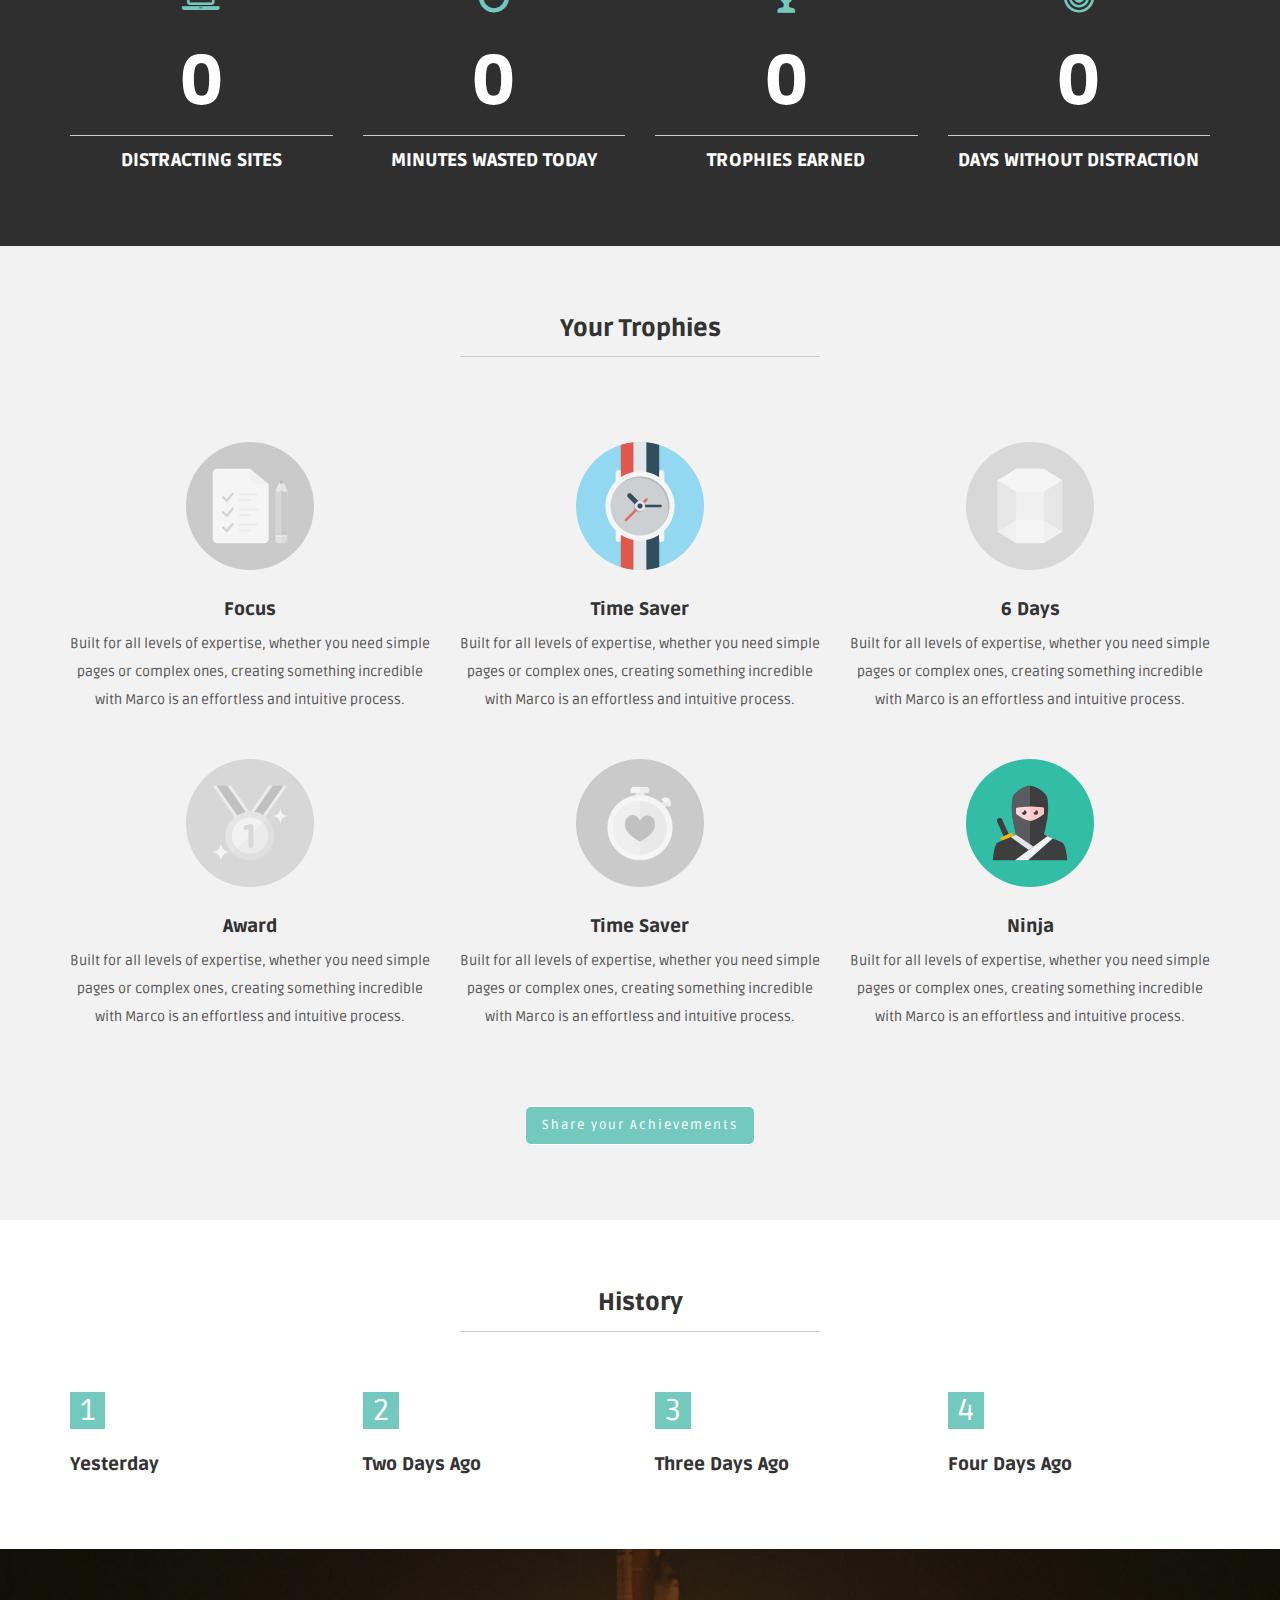
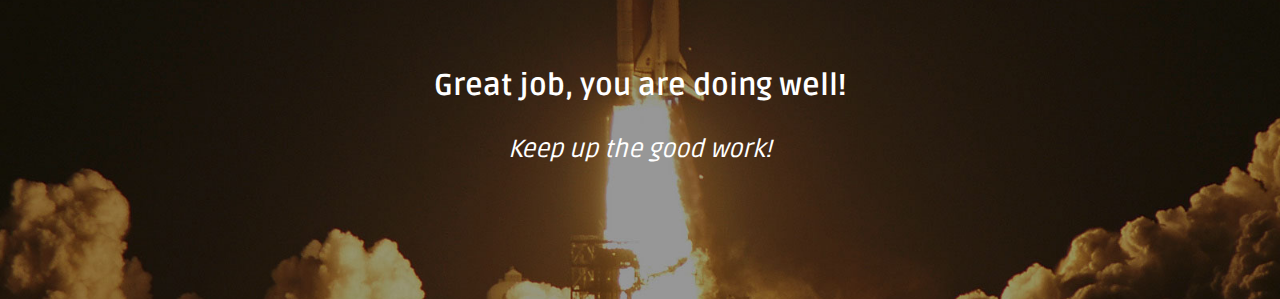
==== commit afce817b: "Update dashboard with live data" ====
--- a/src/main/index.html
+++ b/src/main/index.html
@@ -78,19 +78,43 @@
   			
   		</div>
   	</div>
-	
-    <!-- Sound Bite -->
-
-    <div id="cta01">
-    	<div class="container">
-    		<div class="row">
-    			<div class="col-lg-8 col-lg-offset-2">
-    				<h2>Great job, Thomas. You are doing well!</h2>
-    				<i>Target achieved for 3 consecutive days...</i>
-    			</div>
-    		</div>
-    	</div>
-    </div>
+
+    <!-- My Stats -->
+  
+    <div id="black">
+      <div class="container pt">
+        <div class="row mt centered">
+          <div class="col-lg-3">
+            <p><i class="fa fa-laptop"></i></p>
+            <h1 id="statsSiteCount">0</h1>
+            <hr>
+            <h4>Distracting Sites</h4>
+          </div>
+
+          <div class="col-lg-3">
+            <p><i class="fa fa-clock-o"></i></p>
+            <h1 id="statsMinutesWasted">0</h1>
+            <hr>
+            <h4>Minutes Wasted Today</h4>
+          </div>
+
+          <div class="col-lg-3">
+            <p><i class="fa fa-trophy"></i></p>
+            <h1>0</h1>
+            <hr>
+            <h4>Trophies Earned</h4>
+          </div>
+
+          <div class="col-lg-3">
+            <p><i class="fa fa-bullseye"></i></p>
+            <h1>0</h1>
+            <hr>
+            <h4>Days Without Distraction</h4>
+          </div>
+
+        </div>
+      </div>
+    </div>	
 
     <!-- My Trophies -->
     
@@ -151,73 +175,48 @@
 	    <div class="container">
 	    	<div class="row mt">
 	    		<div class="col-lg-4 col-lg-offset-4 centered">
-	    			<h3>Different Stages</h3>
+	    			<h3>History</h3>
 	    			<hr>
 	    		</div>
 	    	</div>
 	    	<div class="row mt">
 	    		<div class="col-lg-3">
 	    			<p class="capitalize">1</p>
-	    			<h4>Brief</h4>
-	    			<p>Built for all levels of expertise, whether you need simple pages or complex ones, creating something incredible with Marco is an effortless and intuitive process.</p>
+	    			<h4>Yesterday</h4>
+	    			<p id="pastStats1"></p>
 	    		</div>
 	    		<div class="col-lg-3">
 	    			<p class="capitalize">2</p>
-	    			<h4>Analysis</h4>
-	    			<p>We’ve taken great care to ensure that Marco is fully retina-ready. So it’ll look good on any retina display. We use retina.js to ensure the best view.</p>
+	    			<h4>Two Days Ago</h4>
+	    			<p id="pastStats2"></p>
 	    		</div>
 	    		<div class="col-lg-3">
 	    			<p class="capitalize">3</p>
-	    			<h4>Planning</h4>
-	    			<p>Marco fits any device handsomely. We tested our theme in major devices and browsers. Check it out and test it before buy it on responsinator.com.</p>
+	    			<h4>Three Days Ago</h4>
+	    			<p id="pastStats3"</p>
 	    		</div>    	
 	
 	    		<div class="col-lg-3">
 	    			<p class="capitalize">4</p>
-	    			<h4>Execution</h4>
-	    			<p>Good looking animations are an essential part of the new theme design trend. We add animations.css, a cool script to help you enhance your site with style.</p>
+	    			<h4>Four Days Ago</h4>
+	    			<p id="pastStats4"></p>
 	    		</div>
 	    	</div>
 	    </div>
     </div>
     
-	
-    <!-- My Stats -->
-	
-  	<div id="black">
-  		<div class="container pt">
-  			<div class="row mt centered">
-  				<div class="col-lg-3">
-  					<p><i class="fa fa-laptop"></i></p>
-  					<h1 id="statsSiteCount">0</h1>
-  					<hr>
-  					<h4>Distracting Sites</h4>
-  				</div>
-
-  				<div class="col-lg-3">
-  					<p><i class="fa fa-clock-o"></i></p>
-  					<h1>0</h1>
-  					<hr>
-  					<h4>Minutes Wasted Today</h4>
-  				</div>
-
-  				<div class="col-lg-3">
-  					<p><i class="fa fa-trophy"></i></p>
-  					<h1>0</h1>
-  					<hr>
-  					<h4>Trophies Earned</h4>
-  				</div>
-
-  				<div class="col-lg-3">
-  					<p><i class="fa fa-bullseye"></i></p>
-  					<h1>0</h1>
-  					<hr>
-  					<h4>Days Without Distraction</h4>
-  				</div>
-
-  			</div>
-  		</div>
-  	</div>
+    <!-- Sound Bite -->
+
+    <div id="cta01">
+      <div class="container">
+        <div class="row">
+          <div class="col-lg-8 col-lg-offset-2">
+            <h2>Great job, you are doing well!</h2>
+            <i>Keep up the good work!</i>
+          </div>
+        </div>
+      </div>
+    </div>
 
     <script src="assets/js/main.js"></script>
 
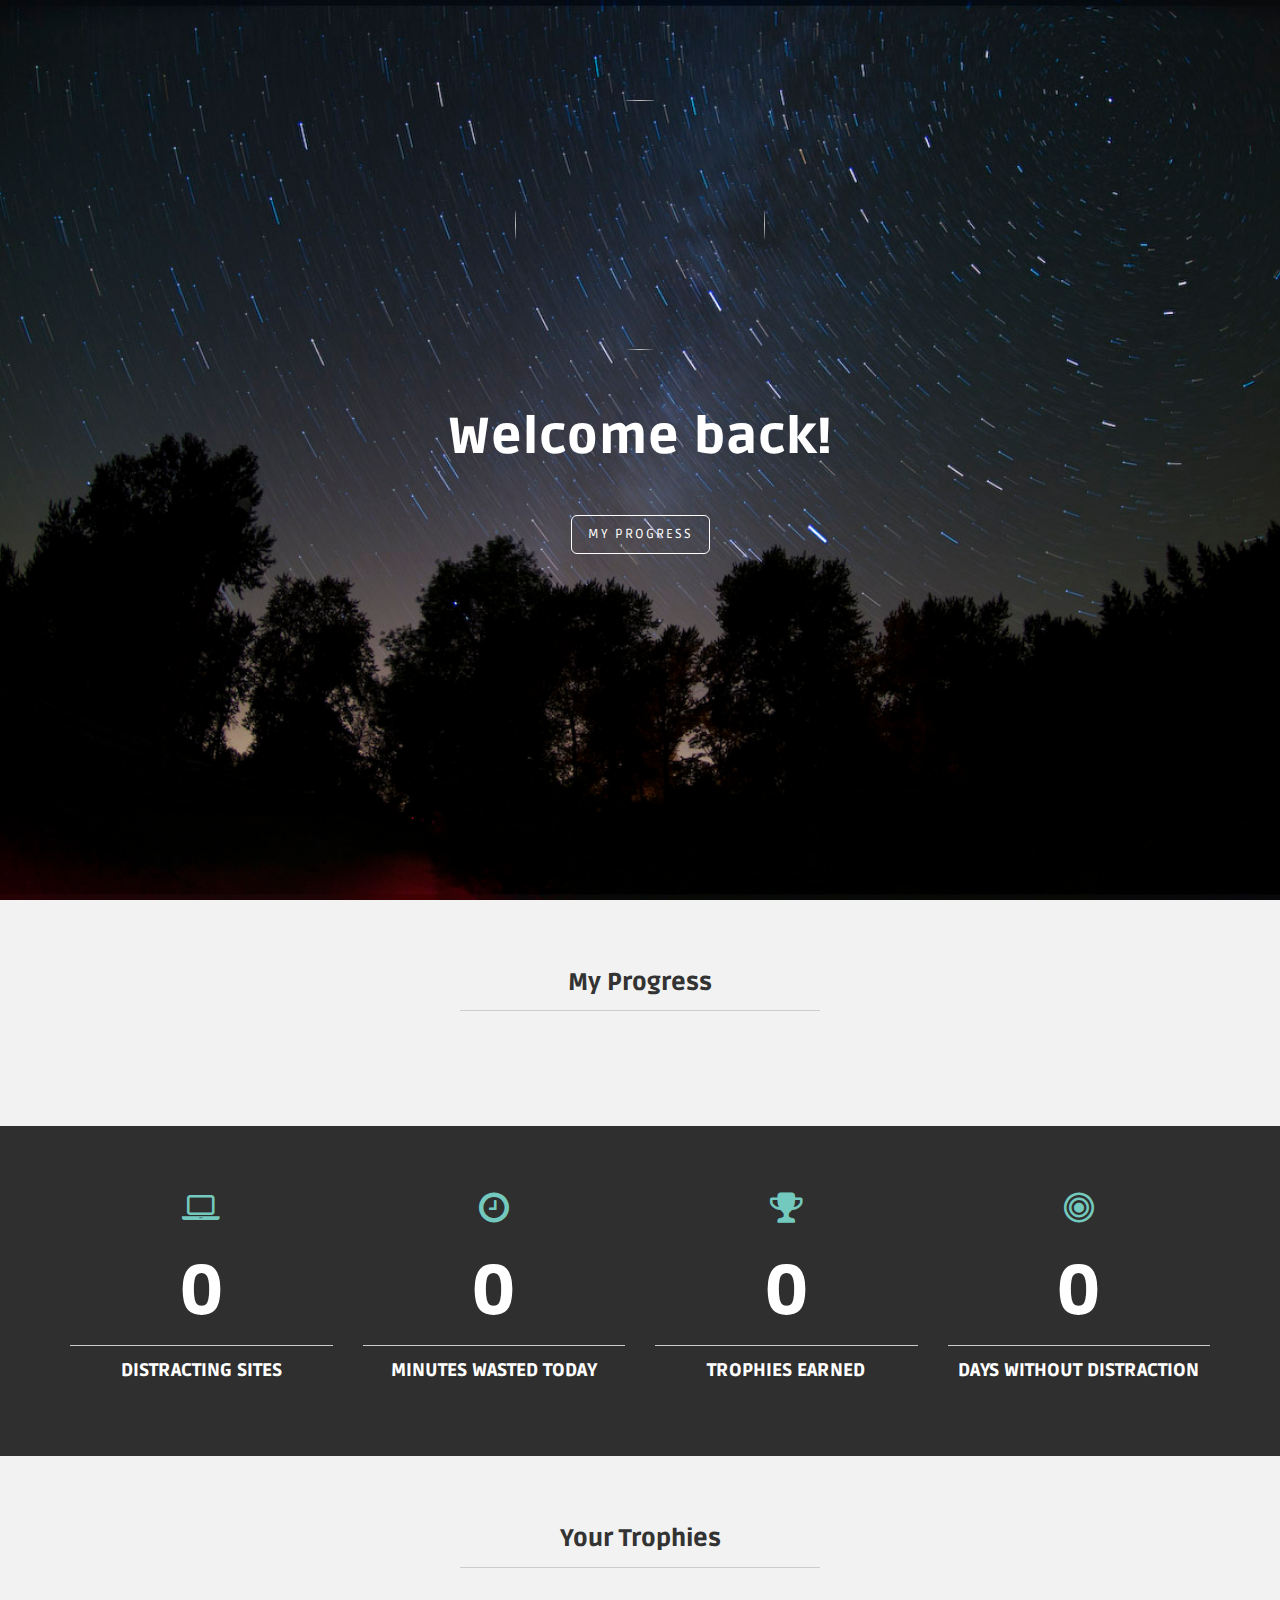
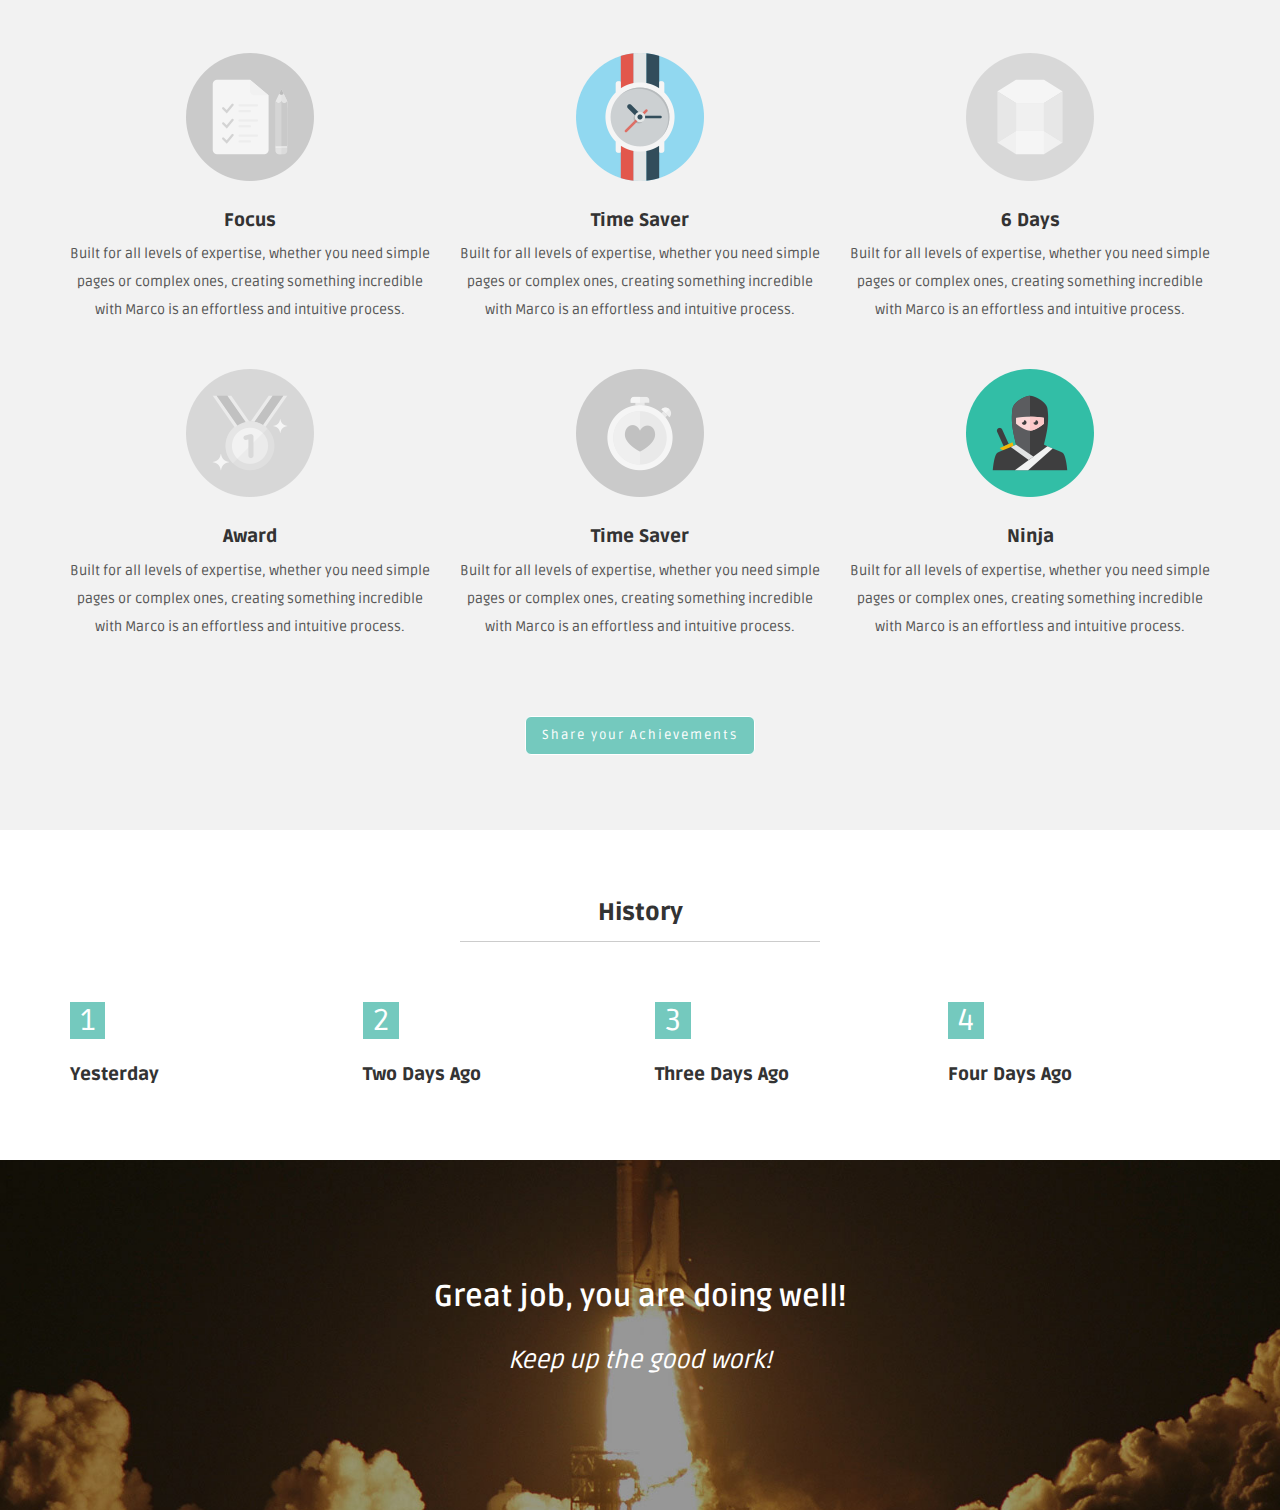
==== commit 26d7fd95: "Added progress chart" ====
--- a/src/main/index.html
+++ b/src/main/index.html
@@ -46,36 +46,7 @@
   		</div>
 
   		<div class="row mt">
-  			<div class="col-lg-4 col-md-4 col-xs-12 desc">
-  				<a class="b-link-fade b-animate-go" href="#"><img width="350" src="assets/img/trophies.png" alt="" />
-  					<div class="b-wrapper">
-  					  	<h4 class="b-from-left b-animate b-delay03">See how well you're doing!</h4>
-  					  	<p class="b-from-right b-animate b-delay03">View your trophies &raquo;</p>
-  					</div>
-  				</a>
-  				<p align="center">My Trophies</p>
-  			</div>
-  			
-  			<div class="col-lg-4 col-md-4 col-xs-12 desc">
-  				<a class="b-link-fade b-animate-go" href="#"><img width="350" src="assets/img/stats.png" alt="" />
-  					<div class="b-wrapper">
-  					  	<h4 class="b-from-left b-animate b-delay03">Check the numbers!</h4>
-  					  	<p class="b-from-right b-animate b-delay03">View your stats &raquo;</p>
-  					</div>
-  				</a>
-  				<p align="center">My Stats</p>
-  			</div>
-  			
-  			<div class="col-lg-4 col-md-4 col-xs-12 desc">
-  				<a class="b-link-fade b-animate-go" href="#"><img width="350" src="assets/img/friends.png" alt="" />
-  					<div class="b-wrapper">
-  					  	<h4 class="b-from-left b-animate b-delay03">Doing better than your friends?</h4>
-  					  	<p class="b-from-right b-animate b-delay03">See how you compare &raquo;</p>
-  					</div>
-  				</a>
-  				<p align="center">My Friends</p>
-  			</div>
-  			
+  			<div id="progressChart"></div>		
   		</div>
   	</div>
 
@@ -218,6 +189,7 @@
       </div>
     </div>
 
+    <script src="assets/js/highcharts-custom.js"></script>
     <script src="assets/js/main.js"></script>
 
   </body>
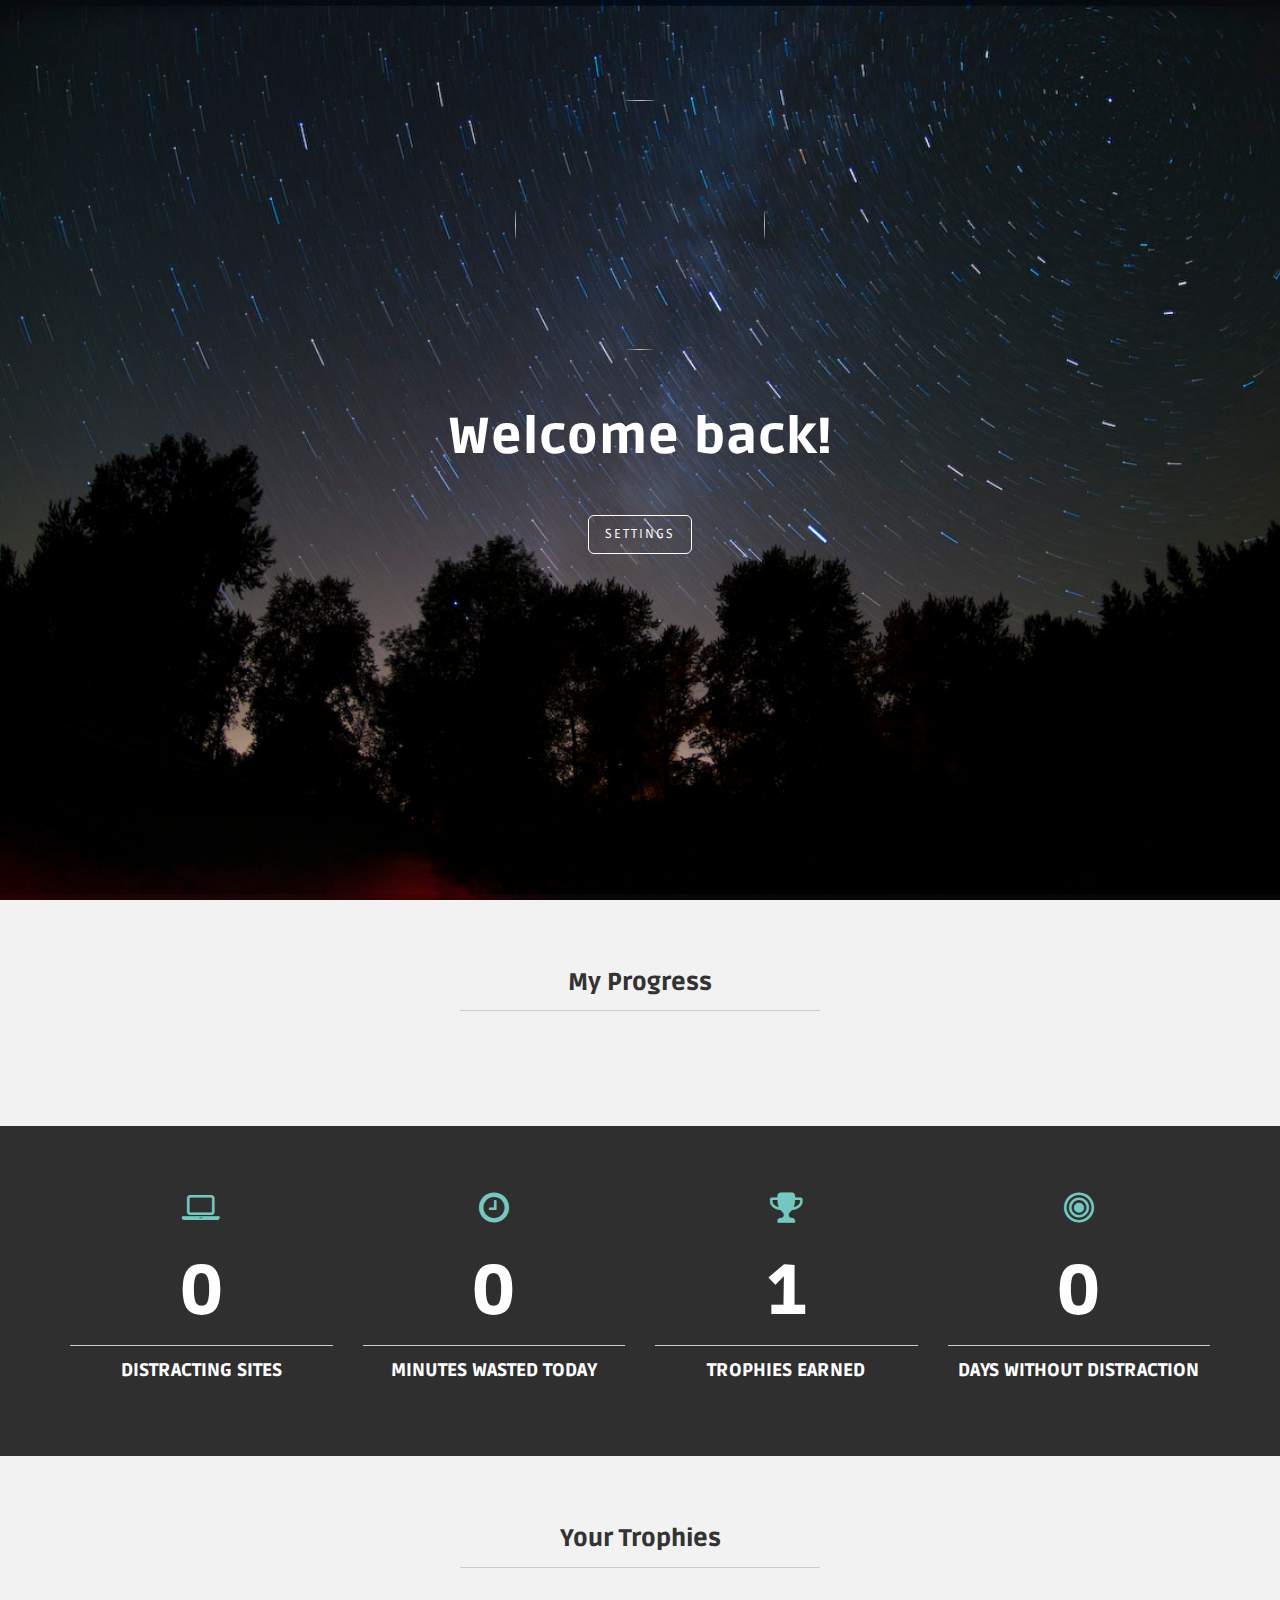
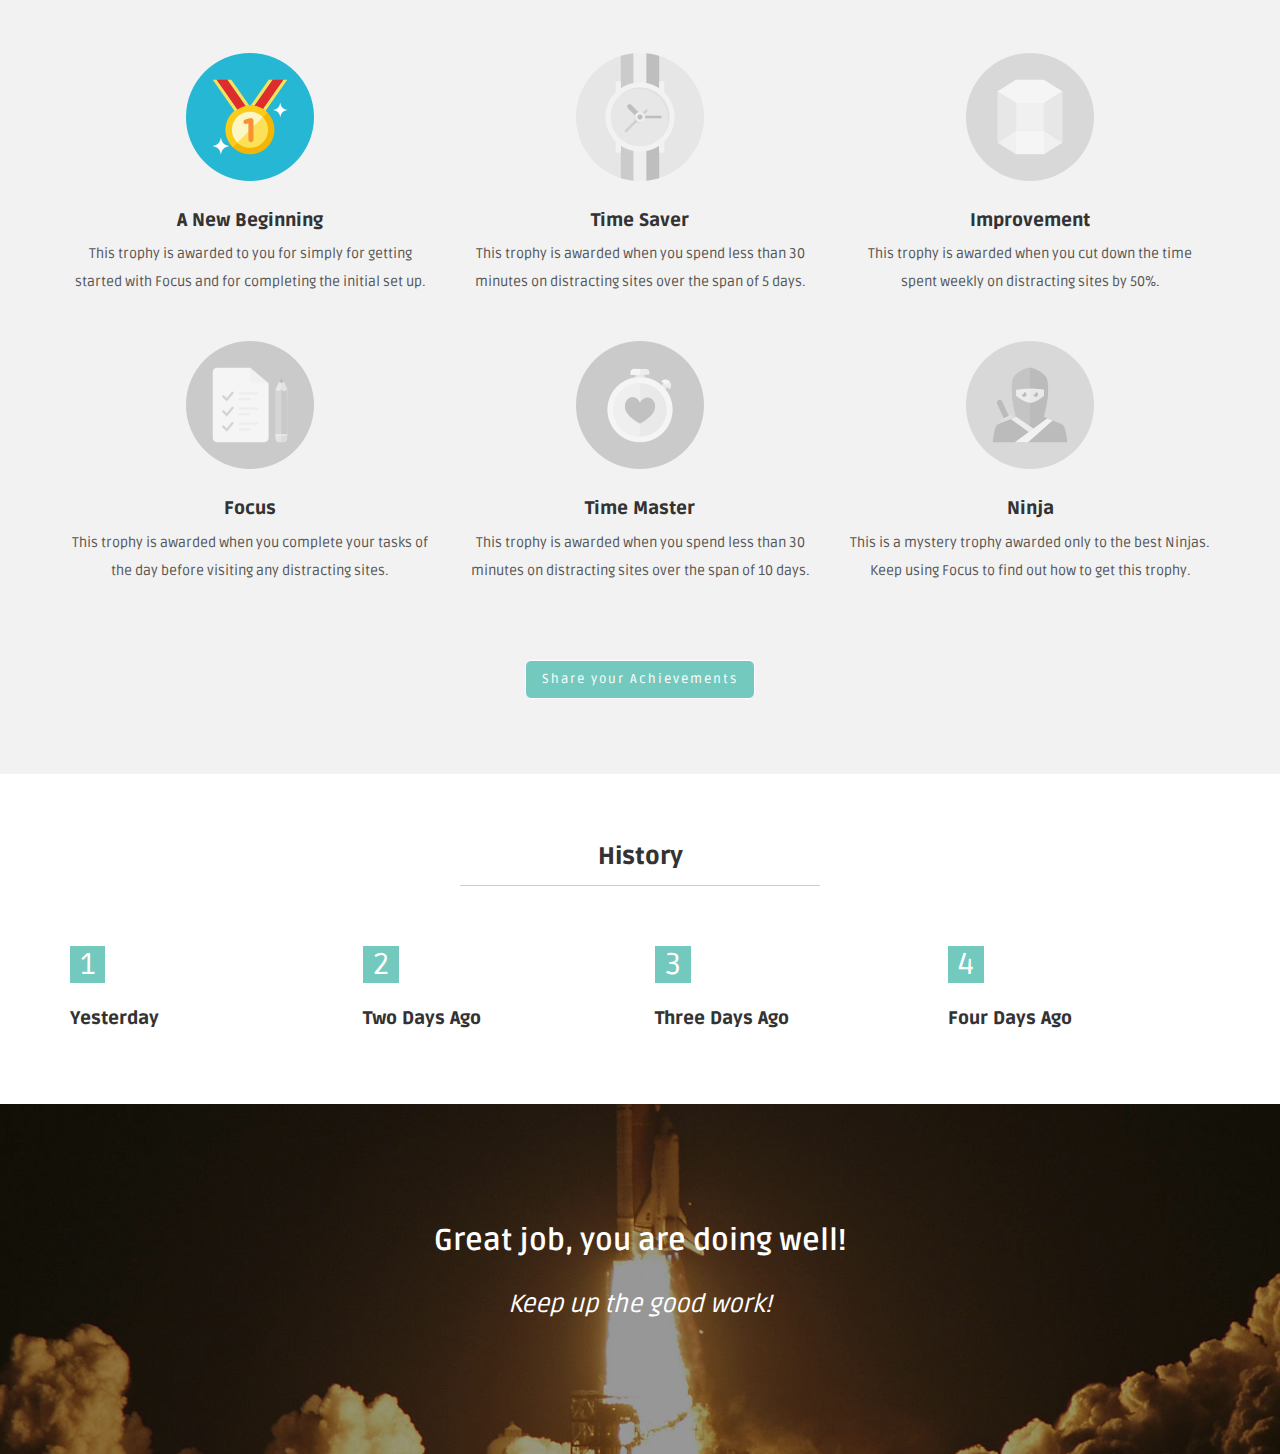
==== commit b8c16ba9: "Update trophy description" ====
--- a/src/main/index.html
+++ b/src/main/index.html
@@ -28,7 +28,7 @@
   				<div class="col-lg-8 col-lg-offset-2 mt">
             <img id="userImage" height="250" width="250" class="img-circle fadeIn">
   					<h1 class="animation slideDown" id="userWelcome">Welcome back!</h1>
-            <p class="mt"><button type="button" class="btn btn-cta btn-lg">MY PROGRESS</button></p>
+            <p class="mt"><a href="/src/setup/index.html" class="btn btn-cta btn-lg">SETTINGS</a></p>
   				</div>
   			</div>
     	</div>
@@ -71,7 +71,7 @@
 
           <div class="col-lg-3">
             <p><i class="fa fa-trophy"></i></p>
-            <h1>0</h1>
+            <h1>1</h1>
             <hr>
             <h4>Trophies Earned</h4>
           </div>
@@ -99,35 +99,35 @@
 
       <div class="row">
 
+        <div class="col-lg-4 centered si awarded">
+          <img src="assets/img/trophies/award.png">
+          <h4>A New Beginning</h4>
+          <p>This trophy is awarded to you for simply for getting started with Focus and for completing the initial set up.</p>
+        </div>
+        <div class="col-lg-4 centered si gray">
+          <img src="assets/img/trophies/time.png">
+          <h4>Time Saver</h4>
+          <p>This trophy is awarded when you spend less than 30 minutes on distracting sites over the span of 5 days.</p>
+        </div>
+        <div class="col-lg-4 centered si gray">
+          <img src="assets/img/trophies/6days.png">
+          <h4>Improvement</h4>
+          <p>This trophy is awarded when you cut down the time spent weekly on distracting sites by 50%.</p>
+        </div>
         <div class="col-lg-4 centered si gray">
           <img src="assets/img/trophies/focus.png">
           <h4>Focus</h4>
-          <p>Built for all levels of expertise, whether you need simple pages or complex ones, creating something incredible with Marco is an effortless and intuitive process.</p>
-        </div>
-        <div class="col-lg-4 centered si awarded">
-          <img src="assets/img/trophies/time.png">
-          <h4>Time Saver</h4>
-          <p>Built for all levels of expertise, whether you need simple pages or complex ones, creating something incredible with Marco is an effortless and intuitive process.</p>
-        </div>
-        <div class="col-lg-4 centered si gray">
-          <img src="assets/img/trophies/6days.png">
-          <h4>6 Days</h4>
-          <p>Built for all levels of expertise, whether you need simple pages or complex ones, creating something incredible with Marco is an effortless and intuitive process.</p>
-        </div>
-        <div class="col-lg-4 centered si gray">
-          <img src="assets/img/trophies/award.png">
-          <h4>Award</h4>
-          <p>Built for all levels of expertise, whether you need simple pages or complex ones, creating something incredible with Marco is an effortless and intuitive process.</p>
+          <p>This trophy is awarded when you complete your tasks of the day before visiting any distracting sites.</p>
         </div>
         <div class="col-lg-4 centered si gray">
           <img src="assets/img/trophies/timesaver.png">
-          <h4>Time Saver</h4>
-          <p>Built for all levels of expertise, whether you need simple pages or complex ones, creating something incredible with Marco is an effortless and intuitive process.</p>
+          <h4>Time Master</h4>
+          <p>This trophy is awarded when you spend less than 30 minutes on distracting sites over the span of 10 days.</p>
         </div>
-        <div class="col-lg-4 centered si">
+        <div class="col-lg-4 centered si gray">
           <img src="assets/img/trophies/ninja.png">
           <h4>Ninja</h4>
-          <p>Built for all levels of expertise, whether you need simple pages or complex ones, creating something incredible with Marco is an effortless and intuitive process.</p>
+          <p>This is a mystery trophy awarded only to the best Ninjas. Keep using Focus to find out how to get this trophy.</p>
         </div>
 
       </div>
